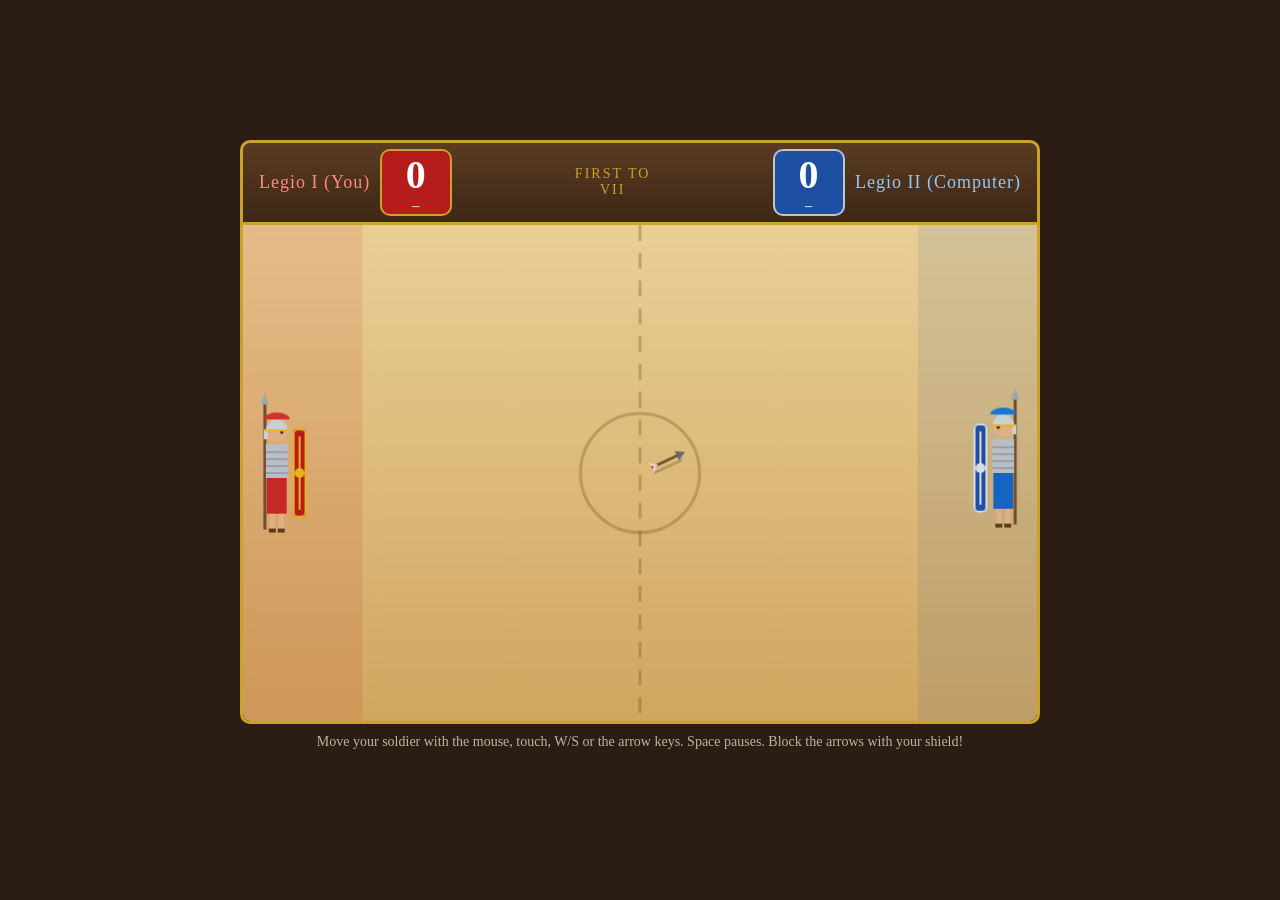
==== game.html @ 0a1e7c7e "Add Roman Pong game and website" ====
<!DOCTYPE html>
<html lang="en">
<head>
<meta charset="UTF-8">
<meta name="viewport" content="width=device-width, initial-scale=1.0">
<title>Roman Pong</title>
<style>
  html, body { margin: 0; min-height: 100%; background: #2b1d14; color: #f3e6c8;
    font-family: Georgia, 'Times New Roman', serif; display: flex; flex-direction: column;
    align-items: center; justify-content: center; }
  #wrap { width: 800px; max-width: 95vw; }
  body { padding: 10px 0; box-sizing: border-box; }
  #scoreboard { display: flex; align-items: center; justify-content: space-between;
    background: linear-gradient(#5a3b22, #3d2716); border: 3px solid #c9a227; border-bottom: none;
    border-radius: 10px 10px 0 0; padding: 8px 16px; box-sizing: border-box; }
  .team { display: flex; align-items: center; gap: 12px; font-size: 18px; letter-spacing: 1px; }
  .team .score { font-size: 40px; font-weight: bold; min-width: 48px; text-align: center;
    border-radius: 8px; padding: 0 10px; color: #fff; }
  .team .numeral { font-size: 14px; opacity: 0.8; display: block; }
  .red .score { background: #b71c1c; box-shadow: 0 0 0 2px #c9a227; }
  .blue .score { background: #1e4fa3; box-shadow: 0 0 0 2px #c0c6cc; }
  .red .name { color: #ff8a80; } .blue .name { color: #90caf9; }
  .mid { text-align: center; font-size: 14px; color: #c9a227; text-transform: uppercase; letter-spacing: 2px; }
  canvas { display: block; width: 100%; height: auto; border: 3px solid #c9a227; border-radius: 0 0 10px 10px;
    box-sizing: border-box; touch-action: none; }
  p { margin: 10px; opacity: 0.75; font-size: 14px; text-align: center; }
</style>
</head>
<body>
<div id="wrap">
  <div id="scoreboard">
    <div class="team red"><span class="name">Legio I (You)</span><span class="score"><span id="ps">0</span><span class="numeral" id="psr">–</span></span></div>
    <div class="mid">First to<br><span id="target">VII</span></div>
    <div class="team blue"><span class="score"><span id="as">0</span><span class="numeral" id="asr">–</span></span><span class="name">Legio II (Computer)</span></div>
  </div>
  <canvas id="game" width="800" height="500"></canvas>
</div>
<p>Move your soldier with the mouse, touch, W/S or the arrow keys. Space pauses. Block the arrows with your shield!</p>
<script>
// ===== Settings: tweak these to change the game =====
const WIN_SCORE = 7;          // points needed to win
const SHIELD_HEIGHT = 90;     // the shield is the "paddle"
const SHIELD_WIDTH = 14;
const PLAYER_SPEED = 7;       // keyboard speed of your soldier
const AI_SPEED = 5;           // how fast the computer soldier moves (higher = harder)
const ARROW_START_SPEED = 6;
const ARROW_SPEEDUP = 1.05;   // arrow gets 5% faster on every block
const ARROW_TIP = 20;         // distance from arrow centre to its tip

const RED_TEAM  = { shield: '#b71c1c', trim: '#e6b422', tunic: '#c62828', crest: '#d32f2f', feather: '#ffcdd2' };
const BLUE_TEAM = { shield: '#1e4fa3', trim: '#d7dde2', tunic: '#1565c0', crest: '#1976d2', feather: '#bbdefb' };
// =====================================================

const canvas = document.getElementById('game');
const ctx = canvas.getContext('2d');
const W = canvas.width, H = canvas.height;
const TOP_LIMIT = 36, BOTTOM_LIMIT = H - SHIELD_HEIGHT - 22; // room for helmets and legs

const player = { x: 50, y: H / 2 - SHIELD_HEIGHT / 2, score: 0, flash: 0, team: RED_TEAM, facing: 1 };
const ai = { x: W - 50 - SHIELD_WIDTH, y: H / 2 - SHIELD_HEIGHT / 2, score: 0, flash: 0, team: BLUE_TEAM, facing: -1 };
const arrow = { x: W / 2, y: H / 2, vx: 0, vy: 0, lastFeather: RED_TEAM.feather };
const keys = {};
let sparks = [];
let paused = false, winner = null, serveTimer = 0;

function roman(n) {
  if (n === 0) return '–';
  const map = [[10, 'X'], [9, 'IX'], [5, 'V'], [4, 'IV'], [1, 'I']];
  let s = '';
  for (const [v, r] of map) while (n >= v) { s += r; n -= v; }
  return s;
}

function updateScoreboard() {
  document.getElementById('ps').textContent = player.score;
  document.getElementById('as').textContent = ai.score;
  document.getElementById('psr').textContent = roman(player.score);
  document.getElementById('asr').textContent = roman(ai.score);
  document.getElementById('target').textContent = roman(WIN_SCORE);
}

function resetArrow(direction) {
  arrow.x = W / 2; arrow.y = H / 2;
  const angle = (Math.random() * 0.5 - 0.25) * Math.PI;
  arrow.vx = direction * ARROW_START_SPEED * Math.cos(angle);
  arrow.vy = ARROW_START_SPEED * Math.sin(angle);
  serveTimer = 60;
}

function restart() {
  player.score = ai.score = 0;
  winner = null;
  updateScoreboard();
  resetArrow(Math.random() < 0.5 ? 1 : -1);
}

function clamp(v, min, max) { return Math.max(min, Math.min(max, v)); }

function arrowTip() {
  const a = Math.atan2(arrow.vy, arrow.vx);
  return { x: arrow.x + Math.cos(a) * ARROW_TIP, y: arrow.y + Math.sin(a) * ARROW_TIP };
}

function tryBlock(p) {
  const tip = arrowTip();
  const face = p.facing === 1 ? p.x + SHIELD_WIDTH : p.x;
  const crossed = p.facing === 1 ? (tip.x <= face && tip.x >= face - 14) : (tip.x >= face && tip.x <= face + 14);
  if (!crossed || tip.y < p.y - 6 || tip.y > p.y + SHIELD_HEIGHT + 6) return;

  // Where it hit the shield (-1 top, 0 middle, 1 bottom) sets the bounce angle
  const hit = clamp((tip.y - (p.y + SHIELD_HEIGHT / 2)) / (SHIELD_HEIGHT / 2), -1, 1);
  const speed = Math.hypot(arrow.vx, arrow.vy) * ARROW_SPEEDUP;
  const angle = hit * Math.PI / 4;
  arrow.vx = p.facing * speed * Math.cos(angle);
  arrow.vy = speed * Math.sin(angle);
  arrow.x = face + p.facing * 8;
  arrow.lastFeather = p.team.feather;
  p.flash = 8;
  for (let i = 0; i < 10; i++) {
    sparks.push({ x: face, y: tip.y, vx: p.facing * Math.random() * 4, vy: (Math.random() - 0.5) * 5,
                  life: 18 + Math.random() * 10 });
  }
}

function update() {
  if (keys['w'] || keys['arrowup']) player.y -= PLAYER_SPEED;
  if (keys['s'] || keys['arrowdown']) player.y += PLAYER_SPEED;
  player.y = clamp(player.y, TOP_LIMIT, BOTTOM_LIMIT);

  // Computer soldier follows the arrow
  const aiCenter = ai.y + SHIELD_HEIGHT / 2;
  if (aiCenter < arrow.y - 10) ai.y += AI_SPEED;
  else if (aiCenter > arrow.y + 10) ai.y -= AI_SPEED;
  ai.y = clamp(ai.y, TOP_LIMIT, BOTTOM_LIMIT);

  [player, ai].forEach(p => { if (p.flash > 0) p.flash--; });
  sparks.forEach(s => { s.x += s.vx; s.y += s.vy; s.vy += 0.2; s.life--; });
  sparks = sparks.filter(s => s.life > 0);

  if (serveTimer > 0) { serveTimer--; return; }

  arrow.x += arrow.vx;
  arrow.y += arrow.vy;

  if (arrow.y <= 6) { arrow.y = 6; arrow.vy *= -1; }
  if (arrow.y >= H - 6) { arrow.y = H - 6; arrow.vy *= -1; }

  if (arrow.vx < 0) tryBlock(player);
  if (arrow.vx > 0) tryBlock(ai);

  if (arrow.x < -30) { ai.score++; scored(); resetArrow(1); }
  if (arrow.x > W + 30) { player.score++; scored(); resetArrow(-1); }
}

function scored() {
  updateScoreboard();
  if (player.score >= WIN_SCORE) winner = { title: 'VICTORIA!', sub: 'Your legion wins' };
  else if (ai.score >= WIN_SCORE) winner = { title: 'DEFEAT', sub: 'The computer\'s legion wins' };
}

// ---------- Drawing ----------
function drawArena() {
  const g = ctx.createLinearGradient(0, 0, 0, H);
  g.addColorStop(0, '#e9cf96'); g.addColorStop(1, '#d1a660');
  ctx.fillStyle = g;
  ctx.fillRect(0, 0, W, H);
  // Team ends
  ctx.fillStyle = 'rgba(183,28,28,0.10)'; ctx.fillRect(0, 0, 120, H);
  ctx.fillStyle = 'rgba(30,79,163,0.10)'; ctx.fillRect(W - 120, 0, 120, H);
  // Centre line and circle
  ctx.strokeStyle = 'rgba(120,80,30,0.35)';
  ctx.lineWidth = 3;
  ctx.setLineDash([16, 12]);
  ctx.beginPath(); ctx.moveTo(W / 2, 0); ctx.lineTo(W / 2, H); ctx.stroke();
  ctx.setLineDash([]);
  ctx.beginPath(); ctx.arc(W / 2, H / 2, 60, 0, Math.PI * 2); ctx.stroke();
}

function drawSoldier(p) {
  const t = p.team, f = p.facing, y = p.y;
  const sx = f === 1 ? p.x - 16 : p.x + SHIELD_WIDTH + 16; // body centre, behind the shield

  // Spear (behind the body)
  ctx.strokeStyle = '#6d4c2f'; ctx.lineWidth = 3;
  ctx.beginPath(); ctx.moveTo(sx - f * 12, y - 26); ctx.lineTo(sx - f * 12, y + SHIELD_HEIGHT + 12); ctx.stroke();
  ctx.fillStyle = '#9ea7ad';
  ctx.beginPath(); ctx.moveTo(sx - f * 12, y - 36); ctx.lineTo(sx - f * 12 - 4, y - 24); ctx.lineTo(sx - f * 12 + 4, y - 24); ctx.fill();

  // Legs and sandals
  ctx.fillStyle = '#e0b084';
  ctx.fillRect(sx - 7, y + SHIELD_HEIGHT - 6, 5, 20);
  ctx.fillRect(sx + 2, y + SHIELD_HEIGHT - 6, 5, 20);
  ctx.fillStyle = '#5d3a1a';
  ctx.fillRect(sx - 8, y + SHIELD_HEIGHT + 11, 7, 4);
  ctx.fillRect(sx + 1, y + SHIELD_HEIGHT + 11, 7, 4);

  // Tunic
  ctx.fillStyle = t.tunic;
  ctx.fillRect(sx - 10, y + 16, 20, SHIELD_HEIGHT - 20);
  // Armour (lorica segmentata)
  ctx.fillStyle = '#b8bec4';
  ctx.fillRect(sx - 11, y + 16, 22, 34);
  ctx.strokeStyle = '#7b848c'; ctx.lineWidth = 1;
  for (let i = 0; i < 4; i++) { ctx.beginPath(); ctx.moveTo(sx - 11, y + 24 + i * 7); ctx.lineTo(sx + 11, y + 24 + i * 7); ctx.stroke(); }

  // Head
  ctx.fillStyle = '#e0b084';
  ctx.beginPath(); ctx.arc(sx, y + 4, 10, 0, Math.PI * 2); ctx.fill();
  ctx.fillStyle = '#222';
  ctx.beginPath(); ctx.arc(sx + f * 5, y + 4, 1.6, 0, Math.PI * 2); ctx.fill();
  // Helmet with cheek guard
  ctx.fillStyle = '#c9cfd4';
  ctx.beginPath(); ctx.arc(sx, y + 2, 11, Math.PI, Math.PI * 2); ctx.fill();
  ctx.fillRect(sx - f * 11 - (f === 1 ? 0 : 0) - 2, y + 1, 4, 10);
  ctx.fillStyle = '#e6b422';
  ctx.fillRect(sx - 12, y + 1, 24, 2);
  // Crest
  ctx.fillStyle = t.crest;
  ctx.beginPath(); ctx.ellipse(sx, y - 9, 13, 7, 0, Math.PI, Math.PI * 2); ctx.fill();

  // Shield (scutum) – this is what blocks the arrow
  ctx.fillStyle = t.shield;
  ctx.beginPath(); ctx.roundRect(p.x, y, SHIELD_WIDTH, SHIELD_HEIGHT, 5); ctx.fill();
  ctx.strokeStyle = t.trim; ctx.lineWidth = 2;
  ctx.beginPath(); ctx.roundRect(p.x + 1, y + 1, SHIELD_WIDTH - 2, SHIELD_HEIGHT - 2, 4); ctx.stroke();
  ctx.beginPath(); ctx.moveTo(p.x + SHIELD_WIDTH / 2, y + 8); ctx.lineTo(p.x + SHIELD_WIDTH / 2, y + SHIELD_HEIGHT - 8); ctx.stroke();
  ctx.fillStyle = t.trim;
  ctx.beginPath(); ctx.arc(p.x + SHIELD_WIDTH / 2, y + SHIELD_HEIGHT / 2, 5, 0, Math.PI * 2); ctx.fill();
  if (p.flash > 0) {
    ctx.fillStyle = `rgba(255,255,255,${p.flash / 10})`;
    ctx.beginPath(); ctx.roundRect(p.x, y, SHIELD_WIDTH, SHIELD_HEIGHT, 5); ctx.fill();
  }
}

function drawArrow() {
  const a = Math.atan2(arrow.vy, arrow.vx);
  ctx.save();
  ctx.translate(arrow.x, arrow.y);
  ctx.rotate(a);
  // Shadow
  ctx.strokeStyle = 'rgba(0,0,0,0.18)'; ctx.lineWidth = 3;
  ctx.beginPath(); ctx.moveTo(-17, 6); ctx.lineTo(14, 6); ctx.stroke();
  // Shaft
  ctx.strokeStyle = '#7a5230'; ctx.lineWidth = 3;
  ctx.beginPath(); ctx.moveTo(-17, 0); ctx.lineTo(13, 0); ctx.stroke();
  // Head
  ctx.fillStyle = '#5f6a72';
  ctx.beginPath(); ctx.moveTo(ARROW_TIP, 0); ctx.lineTo(11, -5); ctx.lineTo(11, 5); ctx.closePath(); ctx.fill();
  // Fletching (takes the colour of whoever last blocked it)
  ctx.fillStyle = arrow.lastFeather;
  ctx.beginPath(); ctx.moveTo(-10, 0); ctx.lineTo(-19, -6); ctx.lineTo(-15, 0); ctx.closePath(); ctx.fill();
  ctx.beginPath(); ctx.moveTo(-10, 0); ctx.lineTo(-19, 6); ctx.lineTo(-15, 0); ctx.closePath(); ctx.fill();
  ctx.restore();
}

function draw() {
  drawArena();
  drawSoldier(player);
  drawSoldier(ai);
  if (!winner) drawArrow();

  sparks.forEach(s => {
    ctx.fillStyle = `rgba(255,${180 + Math.floor(Math.random() * 60)},60,${s.life / 28})`;
    ctx.fillRect(s.x, s.y, 3, 3);
  });

  if (winner || paused) {
    ctx.fillStyle = 'rgba(40,25,10,0.65)';
    ctx.fillRect(0, 0, W, H);
    ctx.textAlign = 'center';
    ctx.fillStyle = '#e6b422';
    ctx.font = 'bold 54px Georgia, serif';
    ctx.fillText(winner ? winner.title : 'PAUSED', W / 2, H / 2 - 10);
    ctx.fillStyle = '#f3e6c8';
    ctx.font = '20px Georgia, serif';
    ctx.fillText(winner ? winner.sub + '. Click or press Space to fight again.' : 'Press Space to resume', W / 2, H / 2 + 30);
  }
}

function loop() {
  if (!paused && !winner) update();
  draw();
  requestAnimationFrame(loop);
}

// ---------- Controls ----------
document.addEventListener('keydown', e => {
  const k = e.key.toLowerCase();
  keys[k] = true;
  if (k === ' ') { e.preventDefault(); if (winner) restart(); else paused = !paused; }
  if (k === 'arrowup' || k === 'arrowdown') e.preventDefault();
});
document.addEventListener('keyup', e => { keys[e.key.toLowerCase()] = false; });

function moveToPointer(clientY) {
  const rect = canvas.getBoundingClientRect();
  const y = (clientY - rect.top) * (H / rect.height);
  player.y = clamp(y - SHIELD_HEIGHT / 2, TOP_LIMIT, BOTTOM_LIMIT);
}
canvas.addEventListener('mousemove', e => moveToPointer(e.clientY));
canvas.addEventListener('touchmove', e => { e.preventDefault(); moveToPointer(e.touches[0].clientY); }, { passive: false });
canvas.addEventListener('click', () => { if (winner) restart(); });

restart();
loop();
</script>
</body>
</html>
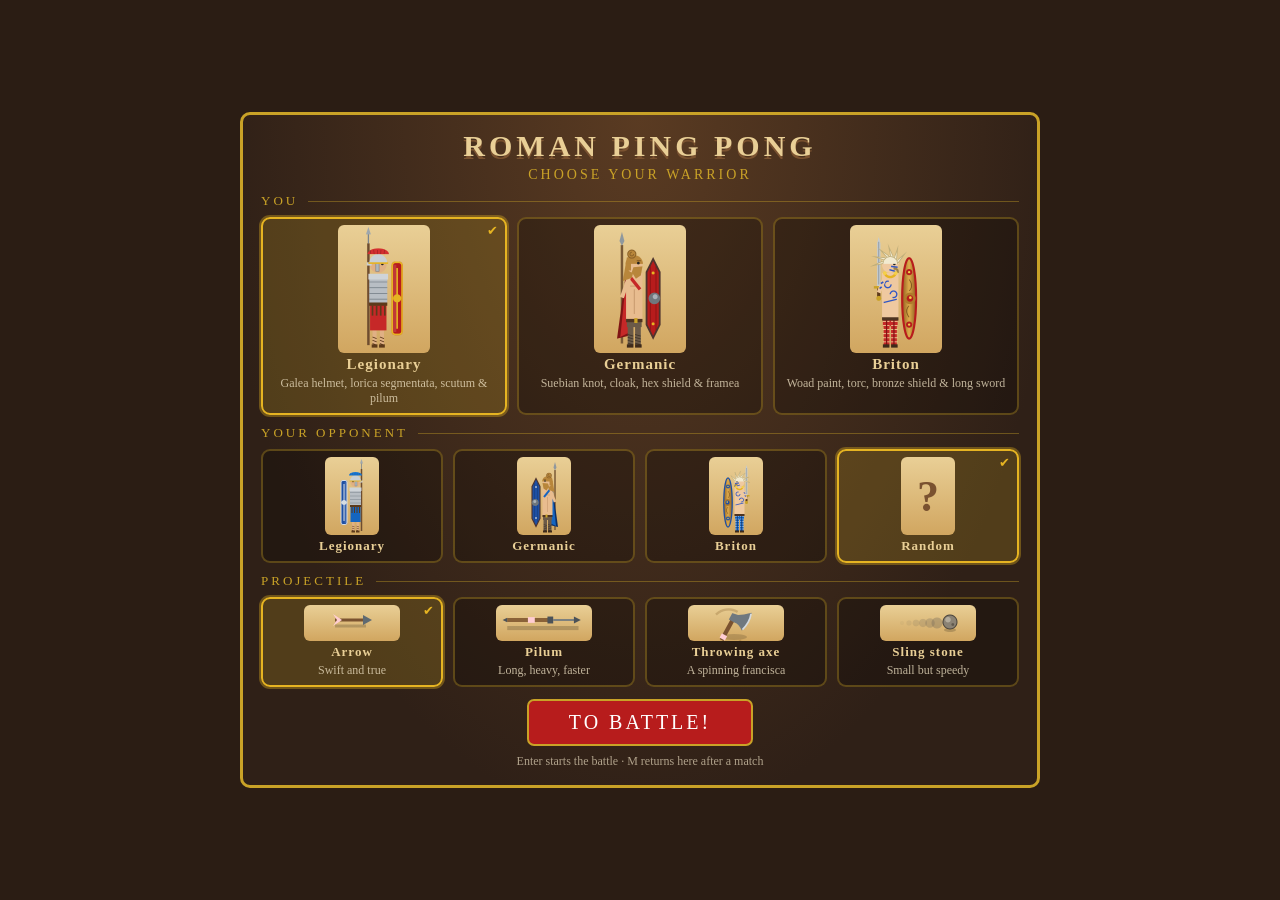
==== commit 945435d1: "Rename to Roman Ping Pong; add warriors, projectiles and fun facts - Rename the site and game to Rom" ====
--- a/game.html
+++ b/game.html
@@ -3,65 +3,187 @@
 <head>
 <meta charset="UTF-8">
 <meta name="viewport" content="width=device-width, initial-scale=1.0">
-<title>Roman Pong</title>
+<title>Roman Ping Pong – The Game</title>
+<meta name="description" content="Roman Ping Pong: pick a legionary, Germanic or Briton warrior, choose your projectile and block it with your shield.">
 <style>
   html, body { margin: 0; min-height: 100%; background: #2b1d14; color: #f3e6c8;
     font-family: Georgia, 'Times New Roman', serif; display: flex; flex-direction: column;
     align-items: center; justify-content: center; }
+  body { padding: 10px 0; box-sizing: border-box; }
   #wrap { width: 800px; max-width: 95vw; }
-  body { padding: 10px 0; box-sizing: border-box; }
-  #scoreboard { display: flex; align-items: center; justify-content: space-between;
+  .hidden { display: none !important; }
+  button { font-family: inherit; cursor: pointer; }
+
+  /* ---------- Scoreboard + arena ---------- */
+  #scoreboard { display: flex; align-items: center; justify-content: space-between; gap: 8px;
     background: linear-gradient(#5a3b22, #3d2716); border: 3px solid #c9a227; border-bottom: none;
     border-radius: 10px 10px 0 0; padding: 8px 16px; box-sizing: border-box; }
-  .team { display: flex; align-items: center; gap: 12px; font-size: 18px; letter-spacing: 1px; }
-  .team .score { font-size: 40px; font-weight: bold; min-width: 48px; text-align: center;
-    border-radius: 8px; padding: 0 10px; color: #fff; }
-  .team .numeral { font-size: 14px; opacity: 0.8; display: block; }
+  .team { display: flex; align-items: center; gap: 12px; font-size: 18px; letter-spacing: 1px; flex: 1 1 0; min-width: 0; }
+  .team.blue { justify-content: flex-end; text-align: right; }
+  .team .score { font-size: 40px; font-weight: bold; min-width: 48px; text-align: center; line-height: 1.1;
+    border-radius: 8px; padding: 0 10px; color: #fff; flex: none; }
+  .team .numeral { font-size: 14px; opacity: 0.8; display: block; line-height: 1.3; }
   .red .score { background: #b71c1c; box-shadow: 0 0 0 2px #c9a227; }
   .blue .score { background: #1e4fa3; box-shadow: 0 0 0 2px #c0c6cc; }
   .red .name { color: #ff8a80; } .blue .name { color: #90caf9; }
-  .mid { text-align: center; font-size: 14px; color: #c9a227; text-transform: uppercase; letter-spacing: 2px; }
-  canvas { display: block; width: 100%; height: auto; border: 3px solid #c9a227; border-radius: 0 0 10px 10px;
+  .mid { text-align: center; font-size: 14px; color: #c9a227; text-transform: uppercase; letter-spacing: 2px; flex: none; }
+  canvas#game { display: block; width: 100%; height: auto; border: 3px solid #c9a227; border-top: none; border-bottom: none;
     box-sizing: border-box; touch-action: none; }
-  p { margin: 10px; opacity: 0.75; font-size: 14px; text-align: center; }
+  #bar { display: flex; align-items: center; justify-content: space-between; gap: 10px; padding: 6px 10px;
+    background: #3d2716; border: 3px solid #c9a227; border-top: 1px solid rgba(201,162,39,0.5); border-radius: 0 0 10px 10px; }
+  #bar .help { font-size: 13px; opacity: 0.8; text-align: center; }
+  .smallbtn { background: #5a3b22; color: #f3e6c8; border: 1px solid #c9a227; border-radius: 6px;
+    padding: 5px 12px; font-size: 13px; letter-spacing: 1px; white-space: nowrap; }
+  .smallbtn:hover { background: #b71c1c; }
+
+  /* ---------- Menu ---------- */
+  #menu { box-sizing: border-box; border: 3px solid #c9a227; border-radius: 10px; padding: 14px 18px 16px;
+    background: radial-gradient(ellipse at top, #5a3b22, #2f2017 75%); display: flex; flex-direction: column; gap: 8px; }
+  #menu h1 { margin: 0; text-align: center; color: #e9cf96; font-size: 30px; letter-spacing: 4px; text-transform: uppercase;
+    text-shadow: 0 3px 0 #7a5230; }
+  #menu .sub { margin: -4px 0 0; text-align: center; color: #c9a227; font-size: 14px; letter-spacing: 3px; text-transform: uppercase; }
+  .label { font-size: 13px; letter-spacing: 3px; text-transform: uppercase; color: #c9a227; margin-top: 2px;
+    display: flex; align-items: center; gap: 10px; }
+  .label::after { content: ''; flex: 1; height: 1px; background: rgba(201,162,39,0.4); }
+  .choices { display: grid; gap: 10px; }
+  .choices.three { grid-template-columns: repeat(3, 1fr); }
+  .choices.four { grid-template-columns: repeat(4, 1fr); }
+  .choice { background: rgba(0,0,0,0.25); border: 2px solid rgba(201,162,39,0.35); border-radius: 9px; color: #f3e6c8;
+    padding: 6px 4px 7px; display: flex; flex-direction: column; align-items: center; gap: 3px; text-align: center;
+    transition: transform 0.12s, border-color 0.12s, background 0.12s; position: relative; min-width: 0; }
+  .choice:hover { transform: translateY(-2px); border-color: #c9a227; }
+  .choice.selected { border-color: #e6b422; background: rgba(201,162,39,0.22); box-shadow: 0 0 0 2px rgba(230,180,34,0.35); }
+  .choice.selected::before { content: '✔'; position: absolute; top: 4px; right: 7px; color: #e6b422; font-size: 13px; }
+  .choice canvas { display: block; border-radius: 6px; background: linear-gradient(#e9cf96, #d1a660); max-width: 100%; }
+  .choice .cname { font-weight: bold; font-size: 15px; color: #e9cf96; letter-spacing: 1px; }
+  .choice .cblurb { font-size: 12px; opacity: 0.75; line-height: 1.25; }
+  #p2Choices .cname, #projChoices .cname { font-size: 13px; }
+  .random-box { display: flex; align-items: center; justify-content: center; font-size: 44px; font-weight: bold;
+    color: #7a5230; border-radius: 6px; background: linear-gradient(#e9cf96, #d1a660); }
+  #startBtn { align-self: center; margin-top: 4px; background: #b71c1c; color: #fff; border: 2px solid #c9a227; border-radius: 7px;
+    font-size: 20px; letter-spacing: 3px; text-transform: uppercase; padding: 10px 40px; transition: transform 0.12s, background 0.12s; }
+  #startBtn:hover { transform: translateY(-2px); background: #d32f2f; }
+  .menuhelp { text-align: center; font-size: 12px; opacity: 0.65; margin: 0; }
+
+  @media (max-width: 560px) {
+    #scoreboard { padding: 6px 8px; }
+    .team { font-size: 12px; gap: 6px; letter-spacing: 0; }
+    .team .score { font-size: 24px; min-width: 30px; padding: 0 6px; }
+    .team .numeral { font-size: 10px; }
+    .mid { font-size: 10px; letter-spacing: 1px; }
+    #bar .help { display: none; }
+    #menu { padding: 10px 8px 12px; }
+    #menu h1 { font-size: 21px; letter-spacing: 2px; }
+    #menu .sub { font-size: 11px; letter-spacing: 2px; }
+    .choices { gap: 6px; }
+    .choices.four { grid-template-columns: repeat(2, 1fr); }
+    #p2Choices.choices.four { grid-template-columns: repeat(4, 1fr); }
+    .choice .cname { font-size: 13px; }
+    .choice .cblurb { font-size: 10.5px; }
+    #p2Choices .cname { font-size: 11px; }
+    #startBtn { font-size: 17px; padding: 9px 28px; }
+  }
 </style>
 </head>
 <body>
 <div id="wrap">
-  <div id="scoreboard">
-    <div class="team red"><span class="name">Legio I (You)</span><span class="score"><span id="ps">0</span><span class="numeral" id="psr">–</span></span></div>
-    <div class="mid">First to<br><span id="target">VII</span></div>
-    <div class="team blue"><span class="score"><span id="as">0</span><span class="numeral" id="asr">–</span></span><span class="name">Legio II (Computer)</span></div>
+  <div id="stack">
+    <div id="gamePanel" class="hidden">
+      <div id="scoreboard">
+        <div class="team red"><span class="name" id="pname">Legionary (You)</span><span class="score"><span id="ps">0</span><span class="numeral" id="psr">–</span></span></div>
+        <div class="mid">First to<br><span id="target">VII</span></div>
+        <div class="team blue"><span class="score"><span id="as">0</span><span class="numeral" id="asr">–</span></span><span class="name" id="aname">Legionary (Computer)</span></div>
+      </div>
+      <canvas id="game" width="800" height="500"></canvas>
+      <div id="bar">
+        <button class="smallbtn" id="menuBtn" type="button">⟵ Menu (M)</button>
+        <span class="help">Mouse, touch, W/S or ↑/↓ to move · Block with your shield!</span>
+        <button class="smallbtn" id="pauseBtn" type="button">Pause (Space)</button>
+      </div>
+    </div>
+
+    <div id="menu">
+      <h1>Roman Ping Pong</h1>
+      <p class="sub">Choose your warrior</p>
+      <div class="label">You</div>
+      <div class="choices three" id="p1Choices"></div>
+      <div class="label">Your opponent</div>
+      <div class="choices four" id="p2Choices"></div>
+      <div class="label">Projectile</div>
+      <div class="choices four" id="projChoices"></div>
+      <button id="startBtn" type="button">To battle!</button>
+      <p class="menuhelp">Enter starts the battle · M returns here after a match</p>
+    </div>
   </div>
-  <canvas id="game" width="800" height="500"></canvas>
 </div>
-<p>Move your soldier with the mouse, touch, W/S or the arrow keys. Space pauses. Block the arrows with your shield!</p>
 <script>
 // ===== Settings: tweak these to change the game =====
 const WIN_SCORE = 7;          // points needed to win
-const SHIELD_HEIGHT = 90;     // the shield is the "paddle"
+const SHIELD_HEIGHT = 90;     // the shield is the "paddle" (hitbox)
 const SHIELD_WIDTH = 14;
-const PLAYER_SPEED = 7;       // keyboard speed of your soldier
-const AI_SPEED = 5;           // how fast the computer soldier moves (higher = harder)
-const ARROW_START_SPEED = 6;
-const ARROW_SPEEDUP = 1.05;   // arrow gets 5% faster on every block
-const ARROW_TIP = 20;         // distance from arrow centre to its tip
-
-const RED_TEAM  = { shield: '#b71c1c', trim: '#e6b422', tunic: '#c62828', crest: '#d32f2f', feather: '#ffcdd2' };
-const BLUE_TEAM = { shield: '#1e4fa3', trim: '#d7dde2', tunic: '#1565c0', crest: '#1976d2', feather: '#bbdefb' };
+const PLAYER_SPEED = 7;       // keyboard speed of your warrior
+const AI_SPEED = 5;           // how fast the computer warrior moves (higher = harder)
+const MAX_SPEED = 15;         // projectiles never go faster than this
+
+const RED_TEAM  = { shield: '#b71c1c', trim: '#e6b422', tunic: '#c62828', dark: '#7f1414', crest: '#d32f2f', feather: '#ffcdd2', check: '#f7d9a0' };
+const BLUE_TEAM = { shield: '#1e4fa3', trim: '#d7dde2', tunic: '#1565c0', dark: '#0d2f66', crest: '#1976d2', feather: '#bbdefb', check: '#cfe3ff' };
+
+const CHARACTERS = {
+  legionary: { name: 'Roman legionary', short: 'Legionary', blurb: 'Galea helmet, lorica segmentata, scutum & pilum', draw: drawLegionary },
+  germanic:  { name: 'Germanic warrior', short: 'Germanic', blurb: 'Suebian knot, cloak, hex shield & framea', draw: drawGermanic },
+  briton:    { name: 'Briton warrior', short: 'Briton', blurb: 'Woad paint, torc, bronze shield & long sword', draw: drawBriton },
+};
+// shape 'tip' = collides with its point; 'round' = collides with a circle of radius r
+const PROJECTILES = {
+  arrow: { name: 'Arrow',        blurb: 'Swift and true',      speed: 6.0, speedup: 1.05,  shape: 'tip',   tip: 20 },
+  pilum: { name: 'Pilum',        blurb: 'Long, heavy, faster', speed: 6.6, speedup: 1.045, shape: 'tip',   tip: 32 },
+  axe:   { name: 'Throwing axe', blurb: 'A spinning francisca', speed: 5.6, speedup: 1.06,  shape: 'round', r: 13 },
+  stone: { name: 'Sling stone',  blurb: 'Small but speedy',    speed: 7.0, speedup: 1.05,  shape: 'round', r: 7 },
+};
+
+const FACTS = [
+  'Augustus, the first Roman emperor, ruled for about 41 years. The month of August is named after him.',
+  'Myth: Caligula made his horse Incitatus a consul. Fact: ancient writers only say he planned to – it never happened.',
+  'Myth: Nero fiddled while Rome burned in AD 64. Fact: fiddles didn\'t exist yet, and Nero was at Antium when the fire began.',
+  'Under Trajan, who was born in Hispania, the empire reached its greatest size in AD 117.',
+  'Hadrian\'s Wall, begun in AD 122, ran about 73 miles across northern Britain from the Tyne to the Solway Firth.',
+  'Marcus Aurelius wrote his Meditations in Greek – private notes, many written while on campaign by the Danube.',
+  'Commodus, son of Marcus Aurelius, fought as a gladiator in the arena. He was strangled by a wrestler in AD 192.',
+  'Constantine the Great was proclaimed emperor by his troops at York (Eboracum) in AD 306.',
+  'In AD 69, the "Year of the Four Emperors", Galba, Otho, Vitellius and Vespasian all ruled Rome.',
+  'The Romans founded Londinium around AD 47–50. Boudica\'s Britons burned it to the ground in about AD 60–61.',
+  'A vomitorium was a passage that let crowds pour out of an amphitheatre – not a room for being sick.',
+  'The Western Roman Empire fell in AD 476, but the Eastern Roman Empire lasted until 1453.',
+];
 // =====================================================
 
 const canvas = document.getElementById('game');
 const ctx = canvas.getContext('2d');
 const W = canvas.width, H = canvas.height;
-const TOP_LIMIT = 36, BOTTOM_LIMIT = H - SHIELD_HEIGHT - 22; // room for helmets and legs
-
-const player = { x: 50, y: H / 2 - SHIELD_HEIGHT / 2, score: 0, flash: 0, team: RED_TEAM, facing: 1 };
-const ai = { x: W - 50 - SHIELD_WIDTH, y: H / 2 - SHIELD_HEIGHT / 2, score: 0, flash: 0, team: BLUE_TEAM, facing: -1 };
-const arrow = { x: W / 2, y: H / 2, vx: 0, vy: 0, lastFeather: RED_TEAM.feather };
+const TOP_LIMIT = 44, BOTTOM_LIMIT = H - SHIELD_HEIGHT - 20; // room for heads, weapons and legs
+
+const params = new URLSearchParams(location.search);
+const settings = loadSettings();
+const player = { x: 50, y: H / 2 - SHIELD_HEIGHT / 2, score: 0, flash: 0, team: RED_TEAM, facing: 1, kind: 'legionary' };
+const ai = { x: W - 50 - SHIELD_WIDTH, y: H / 2 - SHIELD_HEIGHT / 2, score: 0, flash: 0, team: BLUE_TEAM, facing: -1, kind: 'legionary' };
+const proj = { kind: 'arrow', x: W / 2, y: H / 2, vx: 0, vy: 0, spin: 0, trail: [], colour: RED_TEAM.feather };
+const stats = { blocks: { player: 0, ai: 0 }, matches: 0 };   // handy for testing
 const keys = {};
 let sparks = [];
-let paused = false, winner = null, serveTimer = 0;
+let mode = 'menu', paused = false, winner = null, serveTimer = 0;
+const demo = params.get('demo') === '1';   // ?demo=1 lets the computer play for you too
+
+function loadSettings() {
+  let s = { p1: 'legionary', p2: 'random', proj: 'arrow' };
+  try { Object.assign(s, JSON.parse(localStorage.getItem('rpp-settings') || '{}')); } catch (e) {}
+  const alias = { javelin: 'pilum', spear: 'pilum', francisca: 'axe', sling: 'stone', roman: 'legionary', german: 'germanic', celt: 'briton' };
+  for (const k of ['p1', 'p2', 'proj']) if (params.get(k)) { const v = params.get(k).toLowerCase(); s[k] = alias[v] || v; }
+  if (!CHARACTERS[s.p1]) s.p1 = 'legionary';
+  if (!CHARACTERS[s.p2] && s.p2 !== 'random') s.p2 = 'random';
+  if (!PROJECTILES[s.proj]) s.proj = 'arrow';
+  return s;
+}
+function saveSettings() { try { localStorage.setItem('rpp-settings', JSON.stringify(settings)); } catch (e) {} }
 
 function roman(n) {
   if (n === 0) return '–';
@@ -77,61 +199,90 @@
   document.getElementById('psr').textContent = roman(player.score);
   document.getElementById('asr').textContent = roman(ai.score);
   document.getElementById('target').textContent = roman(WIN_SCORE);
-}
-
-function resetArrow(direction) {
-  arrow.x = W / 2; arrow.y = H / 2;
+  document.getElementById('pname').textContent = CHARACTERS[player.kind].short + (demo ? ' (Auto)' : ' (You)');
+  document.getElementById('aname').textContent = CHARACTERS[ai.kind].short + ' (Computer)';
+}
+
+function clamp(v, min, max) { return Math.max(min, Math.min(max, v)); }
+
+function resetProjectile(direction) {
+  const P = PROJECTILES[proj.kind];
+  proj.x = W / 2; proj.y = H / 2; proj.trail = []; proj.spin = 0;
   const angle = (Math.random() * 0.5 - 0.25) * Math.PI;
-  arrow.vx = direction * ARROW_START_SPEED * Math.cos(angle);
-  arrow.vy = ARROW_START_SPEED * Math.sin(angle);
+  proj.vx = direction * P.speed * Math.cos(angle);
+  proj.vy = P.speed * Math.sin(angle);
+  proj.colour = '#f3e6c8';
   serveTimer = 60;
 }
 
-function restart() {
+function startMatch() {
+  player.kind = settings.p1;
+  const kinds = Object.keys(CHARACTERS);
+  ai.kind = settings.p2 === 'random' ? kinds[Math.floor(Math.random() * kinds.length)] : settings.p2;
+  proj.kind = settings.proj;
   player.score = ai.score = 0;
-  winner = null;
+  player.y = ai.y = H / 2 - SHIELD_HEIGHT / 2;
+  winner = null; paused = false; sparks = [];
+  stats.matches++;
   updateScoreboard();
-  resetArrow(Math.random() < 0.5 ? 1 : -1);
-}
-
-function clamp(v, min, max) { return Math.max(min, Math.min(max, v)); }
-
-function arrowTip() {
-  const a = Math.atan2(arrow.vy, arrow.vx);
-  return { x: arrow.x + Math.cos(a) * ARROW_TIP, y: arrow.y + Math.sin(a) * ARROW_TIP };
-}
-
-function tryBlock(p) {
-  const tip = arrowTip();
-  const face = p.facing === 1 ? p.x + SHIELD_WIDTH : p.x;
-  const crossed = p.facing === 1 ? (tip.x <= face && tip.x >= face - 14) : (tip.x >= face && tip.x <= face + 14);
-  if (!crossed || tip.y < p.y - 6 || tip.y > p.y + SHIELD_HEIGHT + 6) return;
+  updatePauseBtn();
+  resetProjectile(Math.random() < 0.5 ? 1 : -1);
+}
+
+// The point of the projectile that hits the shield: the tip for long ones, the leading edge for round ones
+function frontPoint(x, y) {
+  const P = PROJECTILES[proj.kind];
+  if (P.shape === 'tip') {
+    const s = Math.hypot(proj.vx, proj.vy) || 1;
+    return { x: x + proj.vx / s * P.tip, y: y + proj.vy / s * P.tip };
+  }
+  return { x: x + Math.sign(proj.vx) * P.r, y: y };
+}
+
+function tryBlock(p, prevX, prevY) {
+  const P = PROJECTILES[proj.kind];
+  const f = p.facing;
+  const face = f === 1 ? p.x + SHIELD_WIDTH : p.x;
+  const a = frontPoint(prevX, prevY), b = frontPoint(proj.x, proj.y);
+  // Swept test (so fast projectiles can't tunnel through) + a small window inside the shield
+  const sweptAcross = f === 1 ? (a.x >= face && b.x <= face) : (a.x <= face && b.x >= face);
+  const inside = f === 1 ? (b.x <= face && b.x >= face - SHIELD_WIDTH) : (b.x >= face && b.x <= face + SHIELD_WIDTH);
+  if (!sweptAcross && !inside) return false;
+  let hitY = b.y;
+  if (sweptAcross && a.x !== b.x) hitY = a.y + (b.y - a.y) * ((a.x - face) / (a.x - b.x));
+  const margin = 6 + (P.shape === 'round' ? P.r * 0.7 : 0);
+  if (hitY < p.y - margin || hitY > p.y + SHIELD_HEIGHT + margin) return false;
 
   // Where it hit the shield (-1 top, 0 middle, 1 bottom) sets the bounce angle
-  const hit = clamp((tip.y - (p.y + SHIELD_HEIGHT / 2)) / (SHIELD_HEIGHT / 2), -1, 1);
-  const speed = Math.hypot(arrow.vx, arrow.vy) * ARROW_SPEEDUP;
+  const hit = clamp((hitY - (p.y + SHIELD_HEIGHT / 2)) / (SHIELD_HEIGHT / 2), -1, 1);
+  const speed = Math.min(MAX_SPEED, Math.hypot(proj.vx, proj.vy) * P.speedup);
   const angle = hit * Math.PI / 4;
-  arrow.vx = p.facing * speed * Math.cos(angle);
-  arrow.vy = speed * Math.sin(angle);
-  arrow.x = face + p.facing * 8;
-  arrow.lastFeather = p.team.feather;
+  proj.vx = f * speed * Math.cos(angle);
+  proj.vy = speed * Math.sin(angle);
+  proj.x = face + f * (P.shape === 'tip' ? P.tip * 0.45 : P.r + 1);
+  proj.y = clamp(hitY, 8, H - 8);
+  proj.colour = p.team.feather;
   p.flash = 8;
-  for (let i = 0; i < 10; i++) {
-    sparks.push({ x: face, y: tip.y, vx: p.facing * Math.random() * 4, vy: (Math.random() - 0.5) * 5,
-                  life: 18 + Math.random() * 10 });
-  }
+  if (p === player) stats.blocks.player++; else stats.blocks.ai++;
+  for (let i = 0; i < 12; i++) {
+    sparks.push({ x: face, y: hitY, vx: f * Math.random() * 4, vy: (Math.random() - 0.5) * 5, life: 18 + Math.random() * 10 });
+  }
+  return true;
+}
+
+function aiFollow(p, speed) {
+  const centre = p.y + SHIELD_HEIGHT / 2;
+  if (centre < proj.y - 10) p.y += speed;
+  else if (centre > proj.y + 10) p.y -= speed;
+  p.y = clamp(p.y, TOP_LIMIT, BOTTOM_LIMIT);
 }
 
 function update() {
+  if (demo) aiFollow(player, AI_SPEED);
   if (keys['w'] || keys['arrowup']) player.y -= PLAYER_SPEED;
   if (keys['s'] || keys['arrowdown']) player.y += PLAYER_SPEED;
   player.y = clamp(player.y, TOP_LIMIT, BOTTOM_LIMIT);
-
-  // Computer soldier follows the arrow
-  const aiCenter = ai.y + SHIELD_HEIGHT / 2;
-  if (aiCenter < arrow.y - 10) ai.y += AI_SPEED;
-  else if (aiCenter > arrow.y + 10) ai.y -= AI_SPEED;
-  ai.y = clamp(ai.y, TOP_LIMIT, BOTTOM_LIMIT);
+  aiFollow(ai, AI_SPEED);
 
   [player, ai].forEach(p => { if (p.flash > 0) p.flash--; });
   sparks.forEach(s => { s.x += s.vx; s.y += s.vy; s.vy += 0.2; s.life--; });
@@ -139,169 +290,478 @@
 
   if (serveTimer > 0) { serveTimer--; return; }
 
-  arrow.x += arrow.vx;
-  arrow.y += arrow.vy;
-
-  if (arrow.y <= 6) { arrow.y = 6; arrow.vy *= -1; }
-  if (arrow.y >= H - 6) { arrow.y = H - 6; arrow.vy *= -1; }
-
-  if (arrow.vx < 0) tryBlock(player);
-  if (arrow.vx > 0) tryBlock(ai);
-
-  if (arrow.x < -30) { ai.score++; scored(); resetArrow(1); }
-  if (arrow.x > W + 30) { player.score++; scored(); resetArrow(-1); }
+  const P = PROJECTILES[proj.kind];
+  const prevX = proj.x, prevY = proj.y;
+  proj.trail.push({ x: proj.x, y: proj.y });
+  if (proj.trail.length > 9) proj.trail.shift();
+  proj.x += proj.vx;
+  proj.y += proj.vy;
+  proj.spin += Math.sign(proj.vx) * (0.12 + Math.hypot(proj.vx, proj.vy) * 0.025);
+
+  const edge = P.shape === 'round' ? P.r : 6;
+  if (proj.y <= edge) { proj.y = edge; proj.vy = Math.abs(proj.vy); }
+  if (proj.y >= H - edge) { proj.y = H - edge; proj.vy = -Math.abs(proj.vy); }
+
+  if (proj.vx < 0) tryBlock(player, prevX, prevY);
+  else if (proj.vx > 0) tryBlock(ai, prevX, prevY);
+
+  if (proj.x < -40) { ai.score++; scored(); resetProjectile(1); }
+  else if (proj.x > W + 40) { player.score++; scored(); resetProjectile(-1); }
 }
 
 function scored() {
   updateScoreboard();
-  if (player.score >= WIN_SCORE) winner = { title: 'VICTORIA!', sub: 'Your legion wins' };
-  else if (ai.score >= WIN_SCORE) winner = { title: 'DEFEAT', sub: 'The computer\'s legion wins' };
-}
-
-// ---------- Drawing ----------
+  const fact = FACTS[Math.floor(Math.random() * FACTS.length)];
+  if (player.score >= WIN_SCORE) winner = { title: 'VICTORIA!', sub: 'Your ' + CHARACTERS[player.kind].name + ' triumphs', fact };
+  else if (ai.score >= WIN_SCORE) winner = { title: 'DEFEAT', sub: 'The computer\'s ' + CHARACTERS[ai.kind].name + ' wins', fact };
+}
+
+// ---------- Drawing helpers ----------
+function line(g, x1, y1, x2, y2) { g.beginPath(); g.moveTo(x1, y1); g.lineTo(x2, y2); g.stroke(); }
+function circle(g, x, y, r) { g.beginPath(); g.arc(x, y, r, 0, Math.PI * 2); g.fill(); }
+function poly(g, pts) { g.beginPath(); g.moveTo(pts[0], pts[1]); for (let i = 2; i < pts.length; i += 2) g.lineTo(pts[i], pts[i + 1]); g.closePath(); g.fill(); }
+function bodyX(x, f) { return f === 1 ? x - 16 : x + SHIELD_WIDTH + 16; } // body centre, behind the shield
+
+function drawFlash(g, flash, path) {
+  if (flash > 0) { g.fillStyle = `rgba(255,255,255,${flash / 10})`; path(); g.fill(); }
+}
+
+// ---------- Characters (x, y = top-left of the shield hitbox, f = facing: 1 right, -1 left) ----------
+function drawLegionary(g, x, y, f, t, flash) {
+  const SH = SHIELD_HEIGHT, sx = bodyX(x, f), px = sx - f * 12;
+  // Pilum (behind the body): wooden shaft, long iron shank, small point
+  g.strokeStyle = '#6d4c2f'; g.lineWidth = 3; line(g, px, y - 22, px, y + SH + 12);
+  g.strokeStyle = '#7b848c'; g.lineWidth = 1.6; line(g, px, y - 22, px, y - 34);
+  g.fillStyle = '#9ea7ad'; poly(g, [px, y - 42, px - 3, y - 33, px + 3, y - 33]);
+  // Legs and sandals
+  g.fillStyle = '#e0b084';
+  g.fillRect(sx - 7, y + SH - 6, 5, 20); g.fillRect(sx + 2, y + SH - 6, 5, 20);
+  g.strokeStyle = '#5d3a1a'; g.lineWidth = 1;
+  for (let i = 0; i < 3; i++) { line(g, sx - 7, y + SH + 2 + i * 4, sx - 2, y + SH + 4 + i * 4); line(g, sx + 2, y + SH + 2 + i * 4, sx + 7, y + SH + 4 + i * 4); }
+  g.fillStyle = '#5d3a1a';
+  g.fillRect(sx - 8, y + SH + 11, 7, 4); g.fillRect(sx + 1, y + SH + 11, 7, 4);
+  // Tunic
+  g.fillStyle = t.tunic; g.fillRect(sx - 10, y + 16, 20, SH - 22);
+  // Belt with hanging straps
+  g.fillStyle = '#5d3a1a'; g.fillRect(sx - 11, y + 50, 22, 4);
+  for (let i = 0; i < 4; i++) g.fillRect(sx - 8 + i * 5, y + 54, 2, 12);
+  // Armour (lorica segmentata)
+  g.fillStyle = '#b8bec4'; g.fillRect(sx - 11, y + 16, 22, 34);
+  g.fillStyle = '#cfd4d8'; g.fillRect(sx - 12, y + 15, 24, 7);
+  g.strokeStyle = '#7b848c'; g.lineWidth = 1;
+  for (let i = 0; i < 4; i++) line(g, sx - 11, y + 25 + i * 7, sx + 11, y + 25 + i * 7);
+  // Head
+  g.fillStyle = '#e0b084'; circle(g, sx, y + 4, 10);
+  g.fillStyle = '#222'; circle(g, sx + f * 5, y + 3, 1.6);
+  // Helmet (galea) with neck guard, cheek guard and brow band
+  g.fillStyle = '#c9cfd4';
+  g.beginPath(); g.arc(sx, y + 2, 11, Math.PI, Math.PI * 2); g.fill();
+  g.fillRect(f === 1 ? sx - 14 : sx + 8, y + 1, 6, 4);           // neck guard
+  g.fillStyle = '#aeb6bc'; g.fillRect(f === 1 ? sx - 3 : sx - 1, y + 2, 4, 10);  // cheek guard
+  g.strokeStyle = '#7b848c'; g.lineWidth = 0.8; g.strokeRect(f === 1 ? sx - 3 : sx - 1, y + 2, 4, 10);
+  g.fillStyle = '#e6b422'; g.fillRect(sx - 12, y + 1, 24, 2);
+  // Crest
+  g.fillStyle = t.crest;
+  g.beginPath(); g.ellipse(sx, y - 9, 13, 7, 0, Math.PI, Math.PI * 2); g.fill();
+  g.strokeStyle = 'rgba(0,0,0,0.25)'; for (let i = -9; i <= 9; i += 4) line(g, sx + i, y - 9, sx + i * 1.1, y - 14);
+  // Scutum (rectangular, curved) – the hitbox
+  const path = () => { g.beginPath(); g.roundRect(x, y, SHIELD_WIDTH, SH, 5); };
+  g.fillStyle = t.shield; path(); g.fill();
+  g.fillStyle = 'rgba(255,255,255,0.12)'; g.fillRect(x + (f === 1 ? 2 : SHIELD_WIDTH - 6), y + 4, 4, SH - 8);
+  g.strokeStyle = t.trim; g.lineWidth = 2;
+  g.beginPath(); g.roundRect(x + 1, y + 1, SHIELD_WIDTH - 2, SH - 2, 4); g.stroke();
+  line(g, x + SHIELD_WIDTH / 2, y + 8, x + SHIELD_WIDTH / 2, y + SH - 8);
+  g.fillStyle = t.trim; circle(g, x + SHIELD_WIDTH / 2, y + SH / 2, 5);
+  drawFlash(g, flash, path);
+}
+
+function drawGermanic(g, x, y, f, t, flash) {
+  const SH = SHIELD_HEIGHT, sx = bodyX(x, f), px = sx - f * 15;
+  const skin = '#e8bc8f', hair = '#b8863b', hairDark = '#8a6128';
+  // Framea (spear with a short, narrow iron head)
+  g.strokeStyle = '#7a5a36'; g.lineWidth = 3; line(g, px, y - 20, px, y + SH + 10);
+  g.fillStyle = '#8f989e'; poly(g, [px, y - 36, px - 3, y - 25, px, y - 19, px + 3, y - 25]);
+  // Cloak (sagum) behind the body
+  g.fillStyle = t.dark;
+  poly(g, [sx + f * 6, y + 13, sx - f * 10, y + 13, sx - f * 21, y + SH + 4, sx - f * 4, y + SH]);
+  g.fillStyle = t.tunic;
+  poly(g, [sx + f * 4, y + 13, sx - f * 9, y + 13, sx - f * 17, y + SH + 2, sx - f * 5, y + SH - 4]);
+  // Trousers with leg wraps, leather shoes
+  g.fillStyle = '#6b5a48';
+  g.fillRect(sx - 9, y + SH - 18, 18, 8);
+  g.fillRect(sx - 8, y + SH - 12, 7, 24); g.fillRect(sx + 1, y + SH - 12, 7, 24);
+  g.strokeStyle = '#3f3428'; g.lineWidth = 1;
+  for (let i = 0; i < 4; i++) { line(g, sx - 8, y + SH - 1 + i * 3.5, sx - 1, y + SH + 1 + i * 3.5); line(g, sx + 1, y + SH - 1 + i * 3.5, sx + 8, y + SH + 1 + i * 3.5); }
+  g.fillStyle = '#3e2a1a'; g.fillRect(sx - 9, y + SH + 11, 8, 4); g.fillRect(sx + 1, y + SH + 11, 8, 4);
+  // Bare chest and belt
+  g.fillStyle = skin; g.fillRect(sx - 10, y + 14, 20, SH - 31);
+  g.strokeStyle = 'rgba(120,70,30,0.35)'; line(g, sx - 5, y + 30, sx + 5, y + 30); line(g, sx, y + 34, sx, y + SH - 26);
+  g.fillStyle = '#4e3421'; g.fillRect(sx - 10, y + SH - 20, 20, 4);
+  g.fillStyle = '#c9a227'; g.fillRect(sx + f * 2 - 2, y + SH - 21, 4, 6);
+  // Cloak strap over the shoulder with a brooch (fibula)
+  g.strokeStyle = t.tunic; g.lineWidth = 4; line(g, sx - f * 9, y + 14, sx + f * 7, y + 34);
+  g.fillStyle = '#e6b422'; circle(g, sx - f * 5, y + 17, 2.6);
+  // Arm holding the spear
+  g.strokeStyle = skin; g.lineWidth = 5; line(g, sx - f * 6, y + 18, px, y + 44);
+  // Long hair behind the head
+  g.fillStyle = hair;
+  poly(g, [sx + f * 4, y - 6, sx - f * 9, y - 5, sx - f * 14, y + 24, sx - f * 3, y + 20]);
+  // Head, hair cap, Suebian knot, beard
+  g.fillStyle = skin; circle(g, sx, y + 4, 10);
+  g.fillStyle = hair;
+  g.beginPath(); g.arc(sx, y + 3, 10.6, Math.PI, Math.PI * 2); g.fill();
+  g.fillRect(f === 1 ? sx - 10.6 : sx + 4, y + 2, 6.6, 9);
+  g.fillStyle = hair; circle(g, sx - f * 3, y - 9, 5);
+  g.strokeStyle = hairDark; g.lineWidth = 1.2;
+  g.beginPath(); g.arc(sx - f * 3, y - 9, 5, 0, Math.PI * 2); g.stroke();
+  g.beginPath(); g.arc(sx - f * 3, y - 9, 2.2, 0, Math.PI * 1.5); g.stroke();
+  g.fillStyle = hair;
+  poly(g, [sx - f * 1, y + 7, sx + f * 10, y + 6, sx + f * 8, y + 17, sx + f * 2, y + 21, sx - f * 3, y + 13]);
+  g.fillStyle = '#222'; circle(g, sx + f * 5, y + 2, 1.6);
+  g.strokeStyle = hairDark; g.lineWidth = 1.5; line(g, sx + f * 3, y - 1, sx + f * 8, y - 1);
+  // Tall hexagonal wooden shield with an iron boss – the hitbox
+  const path = () => { g.beginPath(); g.moveTo(x + 7, y - 3); g.lineTo(x + 15, y + 13); g.lineTo(x + 15, y + SH - 13);
+    g.lineTo(x + 7, y + SH + 3); g.lineTo(x - 1, y + SH - 13); g.lineTo(x - 1, y + 13); g.closePath(); };
+  g.fillStyle = t.shield; path(); g.fill();
+  g.strokeStyle = 'rgba(0,0,0,0.28)'; g.lineWidth = 1; line(g, x + 3.5, y + 4, x + 3.5, y + SH - 4); line(g, x + 10.5, y + 4, x + 10.5, y + SH - 4);
+  g.strokeStyle = '#4e342e'; g.lineWidth = 2.2; path(); g.stroke();
+  g.fillStyle = t.trim; circle(g, x + 7, y + 14, 1.8); circle(g, x + 7, y + SH - 14, 1.8);
+  g.fillStyle = '#6f777d'; circle(g, x + 7 + f * 1.5, y + SH / 2, 7);
+  g.fillStyle = '#aab2b8'; circle(g, x + 7 + f * 2.5, y + SH / 2 - 2, 3);
+  drawFlash(g, flash, path);
+}
+
+function drawBriton(g, x, y, f, t, flash) {
+  const SH = SHIELD_HEIGHT, sx = bodyX(x, f), wx = sx - f * 14;
+  const skin = '#efc9a0', woad = '#2f56c4', lime = '#f2ead0';
+  // Long iron sword held upright behind the body
+  g.fillStyle = '#c3cbd1'; poly(g, [wx - 2, y + 30, wx + 2, y + 30, wx + 2, y - 22, wx, y - 30, wx - 2, y - 22]);
+  g.strokeStyle = '#8b949a'; g.lineWidth = 1; line(g, wx, y + 28, wx, y - 24);
+  g.fillStyle = '#c9a227'; g.fillRect(wx - 6, y + 30, 12, 3);
+  g.fillStyle = '#5d3a1a'; g.fillRect(wx - 2, y + 33, 4, 10);
+  g.fillStyle = '#c9a227'; circle(g, wx, y + 45, 3);
+  // Checked (plaid) trousers
+  g.fillStyle = t.tunic;
+  g.fillRect(sx - 9, y + SH - 20, 18, 9);
+  g.fillRect(sx - 8, y + SH - 13, 7, 25); g.fillRect(sx + 1, y + SH - 13, 7, 25);
+  g.strokeStyle = t.check; g.lineWidth = 1;
+  for (let yy = y + SH - 17; yy < y + SH + 11; yy += 5) { line(g, sx - 9, yy, sx - 1, yy); line(g, sx + 1, yy, sx + 9, yy); }
+  g.strokeStyle = t.dark; g.lineWidth = 1.5;
+  line(g, sx - 4.5, y + SH - 20, sx - 4.5, y + SH + 12); line(g, sx + 4.5, y + SH - 20, sx + 4.5, y + SH + 12);
+  g.fillStyle = '#3e2a1a'; g.fillRect(sx - 9, y + SH + 11, 8, 4); g.fillRect(sx + 1, y + SH + 11, 8, 4);
+  // Bare chest with woad swirls, belt
+  g.fillStyle = skin; g.fillRect(sx - 10, y + 14, 20, SH - 33);
+  g.strokeStyle = woad; g.lineWidth = 1.6;
+  g.beginPath(); g.arc(sx - 3, y + 28, 4, 0, Math.PI * 1.6); g.stroke();
+  g.beginPath(); g.arc(sx + 4, y + 40, 4, Math.PI, Math.PI * 2.6); g.stroke();
+  line(g, sx - 8, y + 50, sx + 8, y + 46);
+  g.fillStyle = '#4e3421'; g.fillRect(sx - 10, y + SH - 22, 20, 4);
+  // Arm holding the sword, with woad bands
+  g.strokeStyle = skin; g.lineWidth = 5; line(g, sx - f * 6, y + 18, wx, y + 38);
+  g.strokeStyle = woad; g.lineWidth = 2; line(g, sx - f * 8.5, y + 25, sx - f * 11.5, y + 27); line(g, sx - f * 10.5, y + 31, sx - f * 13, y + 33);
+  // Head with woad face paint
+  g.fillStyle = skin; circle(g, sx, y + 4, 10);
+  g.strokeStyle = woad; g.lineWidth = 1.8;
+  line(g, sx + f * 1, y + 6, sx + f * 9, y + 7); line(g, sx - f * 1, y + 10, sx + f * 6, y + 12);
+  g.fillStyle = '#222'; circle(g, sx + f * 5, y + 3, 1.6);
+  // Drooping moustache
+  g.strokeStyle = '#9c8148'; g.lineWidth = 2.6;
+  g.beginPath(); g.moveTo(sx + f * 4, y + 9); g.quadraticCurveTo(sx + f * 10, y + 8, sx + f * 9, y + 14); g.stroke();
+  // Spiky limed hair
+  g.fillStyle = lime;
+  g.beginPath(); g.arc(sx, y + 3, 10.5, Math.PI, Math.PI * 2); g.fill();
+  g.strokeStyle = '#bfae7a'; g.lineWidth = 1;
+  for (let i = 0; i < 6; i++) {
+    const a = Math.PI + 0.25 + i * (Math.PI - 0.5) / 5;
+    const tipA = a - f * 0.35;
+    const pts = [sx + Math.cos(a - 0.2) * 9, y + 3 + Math.sin(a - 0.2) * 9, sx + Math.cos(tipA) * 21, y + 3 + Math.sin(tipA) * 21,
+                 sx + Math.cos(a + 0.2) * 9, y + 3 + Math.sin(a + 0.2) * 9];
+    g.fillStyle = lime; poly(g, pts); g.stroke();
+  }
+  // Gold torc
+  g.strokeStyle = '#e6b422'; g.lineWidth = 3;
+  g.beginPath(); g.arc(sx, y + 12, 7, 0.1 * Math.PI, 0.9 * Math.PI); g.stroke();
+  g.fillStyle = '#f5cf4a'; circle(g, sx + Math.cos(0.1 * Math.PI) * 7, y + 12 + Math.sin(0.1 * Math.PI) * 7, 2.3);
+  circle(g, sx + Math.cos(0.9 * Math.PI) * 7, y + 12 + Math.sin(0.9 * Math.PI) * 7, 2.3);
+  // Long narrow bronze shield (Witham/Battersea style) with enamel roundels – the hitbox
+  const path = () => { g.beginPath(); g.ellipse(x + 7, y + SH / 2, 8.5, SH / 2 + 4, 0, 0, Math.PI * 2); };
+  const grad = g.createLinearGradient(x - 2, 0, x + 16, 0);
+  grad.addColorStop(0, '#8a5a1c'); grad.addColorStop(0.5, '#e0ac4c'); grad.addColorStop(1, '#8a5a1c');
+  g.fillStyle = grad; path(); g.fill();
+  g.strokeStyle = t.shield; g.lineWidth = 2.6; path(); g.stroke();
+  g.strokeStyle = 'rgba(90,55,15,0.7)'; g.lineWidth = 1;
+  g.beginPath(); g.moveTo(x + 7, y + 22); g.quadraticCurveTo(x + 13, y + 30, x + 7, y + 36); g.stroke();
+  g.beginPath(); g.moveTo(x + 7, y + SH - 22); g.quadraticCurveTo(x + 1, y + SH - 30, x + 7, y + SH - 36); g.stroke();
+  g.fillStyle = t.shield; circle(g, x + 7, y + 13, 3.8); circle(g, x + 7, y + SH - 13, 3.8);
+  g.fillStyle = '#f5cf4a'; circle(g, x + 7, y + 13, 1.4); circle(g, x + 7, y + SH - 13, 1.4);
+  g.fillStyle = '#b07a2a'; circle(g, x + 7 + f, y + SH / 2, 7);
+  g.fillStyle = t.shield; circle(g, x + 7 + f, y + SH / 2, 4);
+  g.fillStyle = '#f5cf4a'; circle(g, x + 7 + f * 1.5, y + SH / 2 - 1, 1.6);
+  drawFlash(g, flash, path);
+}
+
+// ---------- Projectiles ----------
+function drawProjectile(g, kind, x, y, angle, spin, colour) {
+  g.save();
+  g.translate(x, y);
+  if (kind === 'arrow') {
+    g.rotate(angle);
+    g.strokeStyle = 'rgba(0,0,0,0.18)'; g.lineWidth = 3; line(g, -17, 6, 14, 6);
+    g.strokeStyle = '#7a5230'; g.lineWidth = 3; line(g, -17, 0, 13, 0);
+    g.fillStyle = '#5f6a72'; poly(g, [20, 0, 11, -5, 11, 5]);
+    g.fillStyle = colour;
+    poly(g, [-10, 0, -19, -6, -15, 0]); poly(g, [-10, 0, -19, 6, -15, 0]);
+  } else if (kind === 'pilum') {
+    g.rotate(angle);
+    g.strokeStyle = 'rgba(0,0,0,0.18)'; g.lineWidth = 3.5; line(g, -32, 7, 30, 7);
+    g.strokeStyle = '#8a6238'; g.lineWidth = 3.5; line(g, -32, 0, 6, 0);       // wooden shaft
+    g.fillStyle = colour; g.fillRect(-14, -2.5, 6, 5);                          // grip binding
+    g.fillStyle = '#4b5258'; g.fillRect(3, -3, 5, 6);                            // weight / socket
+    g.strokeStyle = '#6f787f'; g.lineWidth = 1.6; line(g, 8, 0, 27, 0);         // thin iron shank
+    g.fillStyle = '#4b5258'; poly(g, [32, 0, 26, -3, 26, 3]);                    // small pyramid point
+    g.fillStyle = '#4b5258'; poly(g, [-36, 0, -32, -2, -32, 2]);                 // butt spike
+  } else if (kind === 'axe') {
+    g.fillStyle = 'rgba(0,0,0,0.15)'; g.beginPath(); g.ellipse(0, 12, 13, 3, 0, 0, Math.PI * 2); g.fill();
+    g.rotate(spin); g.scale(1.2, 1.2); g.translate(-3, 4);
+    g.strokeStyle = 'rgba(120,80,30,0.25)'; g.lineWidth = 2;
+    g.beginPath(); g.arc(0, 0, 15, 0.3, 1.6); g.stroke(); g.beginPath(); g.arc(0, 0, 15, Math.PI + 0.3, Math.PI + 1.6); g.stroke();
+    g.strokeStyle = '#7a5230'; g.lineWidth = 3.5; line(g, 0, 12, 0, -9);          // haft
+    g.fillStyle = colour; g.fillRect(-2.5, 7, 5, 4);                              // grip wrap
+    g.fillStyle = '#6f787f';                                                      // francisca head
+    g.beginPath(); g.moveTo(-3, -12); g.lineTo(2, -13); g.quadraticCurveTo(7, -16, 11, -20);
+    g.quadraticCurveTo(14, -12, 11, -3); g.quadraticCurveTo(6, -7, 2, -6); g.lineTo(-3, -6); g.closePath(); g.fill();
+    g.strokeStyle = '#d5dbe0'; g.lineWidth = 1.4;
+    g.beginPath(); g.moveTo(11, -19); g.quadraticCurveTo(13.5, -12, 11, -4); g.stroke();
+  } else { // sling stone
+    g.fillStyle = 'rgba(0,0,0,0.18)'; g.beginPath(); g.ellipse(0, 8, 6, 2, 0, 0, Math.PI * 2); g.fill();
+    g.fillStyle = '#8a8274'; circle(g, 0, 0, 7);
+    g.fillStyle = '#b3ab9c'; circle(g, -2, -2.3, 2.8);
+    g.fillStyle = '#5f584d'; circle(g, 2.8, 2.5, 1.4);
+    g.strokeStyle = '#4a443b'; g.lineWidth = 1; g.beginPath(); g.arc(0, 0, 7, 0, Math.PI * 2); g.stroke();
+  }
+  g.restore();
+}
+
 function drawArena() {
-  const g = ctx.createLinearGradient(0, 0, 0, H);
-  g.addColorStop(0, '#e9cf96'); g.addColorStop(1, '#d1a660');
-  ctx.fillStyle = g;
+  const grd = ctx.createLinearGradient(0, 0, 0, H);
+  grd.addColorStop(0, '#e9cf96'); grd.addColorStop(1, '#d1a660');
+  ctx.fillStyle = grd;
   ctx.fillRect(0, 0, W, H);
-  // Team ends
   ctx.fillStyle = 'rgba(183,28,28,0.10)'; ctx.fillRect(0, 0, 120, H);
   ctx.fillStyle = 'rgba(30,79,163,0.10)'; ctx.fillRect(W - 120, 0, 120, H);
-  // Centre line and circle
   ctx.strokeStyle = 'rgba(120,80,30,0.35)';
   ctx.lineWidth = 3;
   ctx.setLineDash([16, 12]);
-  ctx.beginPath(); ctx.moveTo(W / 2, 0); ctx.lineTo(W / 2, H); ctx.stroke();
+  line(ctx, W / 2, 0, W / 2, H);
   ctx.setLineDash([]);
   ctx.beginPath(); ctx.arc(W / 2, H / 2, 60, 0, Math.PI * 2); ctx.stroke();
 }
 
-function drawSoldier(p) {
-  const t = p.team, f = p.facing, y = p.y;
-  const sx = f === 1 ? p.x - 16 : p.x + SHIELD_WIDTH + 16; // body centre, behind the shield
-
-  // Spear (behind the body)
-  ctx.strokeStyle = '#6d4c2f'; ctx.lineWidth = 3;
-  ctx.beginPath(); ctx.moveTo(sx - f * 12, y - 26); ctx.lineTo(sx - f * 12, y + SHIELD_HEIGHT + 12); ctx.stroke();
-  ctx.fillStyle = '#9ea7ad';
-  ctx.beginPath(); ctx.moveTo(sx - f * 12, y - 36); ctx.lineTo(sx - f * 12 - 4, y - 24); ctx.lineTo(sx - f * 12 + 4, y - 24); ctx.fill();
-
-  // Legs and sandals
-  ctx.fillStyle = '#e0b084';
-  ctx.fillRect(sx - 7, y + SHIELD_HEIGHT - 6, 5, 20);
-  ctx.fillRect(sx + 2, y + SHIELD_HEIGHT - 6, 5, 20);
-  ctx.fillStyle = '#5d3a1a';
-  ctx.fillRect(sx - 8, y + SHIELD_HEIGHT + 11, 7, 4);
-  ctx.fillRect(sx + 1, y + SHIELD_HEIGHT + 11, 7, 4);
-
-  // Tunic
-  ctx.fillStyle = t.tunic;
-  ctx.fillRect(sx - 10, y + 16, 20, SHIELD_HEIGHT - 20);
-  // Armour (lorica segmentata)
-  ctx.fillStyle = '#b8bec4';
-  ctx.fillRect(sx - 11, y + 16, 22, 34);
-  ctx.strokeStyle = '#7b848c'; ctx.lineWidth = 1;
-  for (let i = 0; i < 4; i++) { ctx.beginPath(); ctx.moveTo(sx - 11, y + 24 + i * 7); ctx.lineTo(sx + 11, y + 24 + i * 7); ctx.stroke(); }
-
-  // Head
-  ctx.fillStyle = '#e0b084';
-  ctx.beginPath(); ctx.arc(sx, y + 4, 10, 0, Math.PI * 2); ctx.fill();
-  ctx.fillStyle = '#222';
-  ctx.beginPath(); ctx.arc(sx + f * 5, y + 4, 1.6, 0, Math.PI * 2); ctx.fill();
-  // Helmet with cheek guard
-  ctx.fillStyle = '#c9cfd4';
-  ctx.beginPath(); ctx.arc(sx, y + 2, 11, Math.PI, Math.PI * 2); ctx.fill();
-  ctx.fillRect(sx - f * 11 - (f === 1 ? 0 : 0) - 2, y + 1, 4, 10);
-  ctx.fillStyle = '#e6b422';
-  ctx.fillRect(sx - 12, y + 1, 24, 2);
-  // Crest
-  ctx.fillStyle = t.crest;
-  ctx.beginPath(); ctx.ellipse(sx, y - 9, 13, 7, 0, Math.PI, Math.PI * 2); ctx.fill();
-
-  // Shield (scutum) – this is what blocks the arrow
-  ctx.fillStyle = t.shield;
-  ctx.beginPath(); ctx.roundRect(p.x, y, SHIELD_WIDTH, SHIELD_HEIGHT, 5); ctx.fill();
-  ctx.strokeStyle = t.trim; ctx.lineWidth = 2;
-  ctx.beginPath(); ctx.roundRect(p.x + 1, y + 1, SHIELD_WIDTH - 2, SHIELD_HEIGHT - 2, 4); ctx.stroke();
-  ctx.beginPath(); ctx.moveTo(p.x + SHIELD_WIDTH / 2, y + 8); ctx.lineTo(p.x + SHIELD_WIDTH / 2, y + SHIELD_HEIGHT - 8); ctx.stroke();
-  ctx.fillStyle = t.trim;
-  ctx.beginPath(); ctx.arc(p.x + SHIELD_WIDTH / 2, y + SHIELD_HEIGHT / 2, 5, 0, Math.PI * 2); ctx.fill();
-  if (p.flash > 0) {
-    ctx.fillStyle = `rgba(255,255,255,${p.flash / 10})`;
-    ctx.beginPath(); ctx.roundRect(p.x, y, SHIELD_WIDTH, SHIELD_HEIGHT, 5); ctx.fill();
-  }
-}
-
-function drawArrow() {
-  const a = Math.atan2(arrow.vy, arrow.vx);
-  ctx.save();
-  ctx.translate(arrow.x, arrow.y);
-  ctx.rotate(a);
-  // Shadow
-  ctx.strokeStyle = 'rgba(0,0,0,0.18)'; ctx.lineWidth = 3;
-  ctx.beginPath(); ctx.moveTo(-17, 6); ctx.lineTo(14, 6); ctx.stroke();
-  // Shaft
-  ctx.strokeStyle = '#7a5230'; ctx.lineWidth = 3;
-  ctx.beginPath(); ctx.moveTo(-17, 0); ctx.lineTo(13, 0); ctx.stroke();
-  // Head
-  ctx.fillStyle = '#5f6a72';
-  ctx.beginPath(); ctx.moveTo(ARROW_TIP, 0); ctx.lineTo(11, -5); ctx.lineTo(11, 5); ctx.closePath(); ctx.fill();
-  // Fletching (takes the colour of whoever last blocked it)
-  ctx.fillStyle = arrow.lastFeather;
-  ctx.beginPath(); ctx.moveTo(-10, 0); ctx.lineTo(-19, -6); ctx.lineTo(-15, 0); ctx.closePath(); ctx.fill();
-  ctx.beginPath(); ctx.moveTo(-10, 0); ctx.lineTo(-19, 6); ctx.lineTo(-15, 0); ctx.closePath(); ctx.fill();
-  ctx.restore();
+function wrapLines(text, maxWidth) {
+  const lines = [];
+  let lineText = '';
+  for (const w of text.split(' ')) {
+    const test = lineText ? lineText + ' ' + w : w;
+    if (ctx.measureText(test).width > maxWidth && lineText) { lines.push(lineText); lineText = w; } else lineText = test;
+  }
+  lines.push(lineText);
+  return lines;
 }
 
 function draw() {
   drawArena();
-  drawSoldier(player);
-  drawSoldier(ai);
-  if (!winner) drawArrow();
+  CHARACTERS[player.kind].draw(ctx, player.x, player.y, player.facing, player.team, player.flash);
+  CHARACTERS[ai.kind].draw(ctx, ai.x, ai.y, ai.facing, ai.team, ai.flash);
+  if (!winner) {
+    if (proj.kind === 'stone' && serveTimer === 0) {
+      proj.trail.forEach((p, i) => {
+        ctx.fillStyle = `rgba(110,100,85,${(i + 1) / proj.trail.length * 0.35})`;
+        circle(ctx, p.x, p.y, 2 + (i / proj.trail.length) * 4);
+      });
+    }
+    drawProjectile(ctx, proj.kind, proj.x, proj.y, Math.atan2(proj.vy, proj.vx), proj.spin, proj.colour);
+  }
 
   sparks.forEach(s => {
     ctx.fillStyle = `rgba(255,${180 + Math.floor(Math.random() * 60)},60,${s.life / 28})`;
     ctx.fillRect(s.x, s.y, 3, 3);
   });
 
-  if (winner || paused) {
+  ctx.textAlign = 'center';
+  if (winner) {
+    ctx.fillStyle = 'rgba(40,25,10,0.78)';
+    ctx.fillRect(0, 0, W, H);
+    ctx.fillStyle = '#e6b422';
+    ctx.font = 'bold 56px Georgia, serif';
+    ctx.fillText(winner.title, W / 2, 130);
+    ctx.fillStyle = '#f3e6c8';
+    ctx.font = '22px Georgia, serif';
+    ctx.fillText(winner.sub + '  ' + roman(player.score) + ' – ' + roman(ai.score), W / 2, 172);
+    // Fun fact scroll, sized to fit the fact
+    ctx.font = '19px Georgia, serif';
+    const lines = wrapLines(winner.fact, W - 270);
+    const boxH = 62 + lines.length * 27;
+    ctx.fillStyle = 'rgba(233,207,150,0.95)';
+    ctx.beginPath(); ctx.roundRect(110, 205, W - 220, boxH, 10); ctx.fill();
+    ctx.strokeStyle = '#c9a227'; ctx.lineWidth = 3; ctx.stroke();
+    ctx.fillStyle = '#7a5230'; ctx.font = 'bold 15px Georgia, serif';
+    ctx.fillText('ROMAN FUN FACT', W / 2, 235);
+    ctx.fillStyle = '#2b1d14'; ctx.font = '19px Georgia, serif';
+    lines.forEach((l, i) => ctx.fillText(l, W / 2, 268 + i * 27));
+    ctx.fillStyle = '#f3e6c8'; ctx.font = '18px Georgia, serif';
+    ctx.fillText('Click or press Space to fight again  ·  M for the menu', W / 2, 205 + boxH + 45);
+  } else if (paused) {
     ctx.fillStyle = 'rgba(40,25,10,0.65)';
     ctx.fillRect(0, 0, W, H);
-    ctx.textAlign = 'center';
     ctx.fillStyle = '#e6b422';
     ctx.font = 'bold 54px Georgia, serif';
-    ctx.fillText(winner ? winner.title : 'PAUSED', W / 2, H / 2 - 10);
+    ctx.fillText('PAUSED', W / 2, H / 2 - 10);
     ctx.fillStyle = '#f3e6c8';
     ctx.font = '20px Georgia, serif';
-    ctx.fillText(winner ? winner.sub + '. Click or press Space to fight again.' : 'Press Space to resume', W / 2, H / 2 + 30);
+    ctx.fillText('Press Space to resume  ·  M for the menu', W / 2, H / 2 + 30);
+  } else if (serveTimer > 20 && player.score === 0 && ai.score === 0) {
+    ctx.fillStyle = 'rgba(43,29,20,0.75)';
+    ctx.font = 'bold 26px Georgia, serif';
+    ctx.fillText(CHARACTERS[player.kind].short.toUpperCase() + '  vs  ' + CHARACTERS[ai.kind].short.toUpperCase(), W / 2, 90);
   }
 }
 
 function loop() {
-  if (!paused && !winner) update();
-  draw();
+  if (mode === 'play') {
+    if (!paused && !winner) update();
+    draw();
+  }
   requestAnimationFrame(loop);
 }
+
+// ---------- Menu ----------
+function previewCanvas(w, h) {
+  const c = document.createElement('canvas');
+  const dpr = Math.max(2, window.devicePixelRatio || 1);
+  c.width = w * dpr; c.height = h * dpr; c.style.width = w + 'px'; c.style.height = h + 'px';
+  const g = c.getContext('2d'); g.scale(dpr, dpr);
+  return { c, g };
+}
+// Draws a character centred in a w x h box (used for the menu cards and the website images)
+function drawCharacterPreview(g, kind, w, h, facing, team) {
+  const s = Math.min(w / 64, h / 156);
+  g.save();
+  g.translate(w / 2, h / 2 + 2);
+  g.scale(s, s);
+  const midX = facing === 1 ? -9 : 23;  // horizontal centre of the drawing relative to the shield's left edge
+  CHARACTERS[kind].draw(g, -midX, -36, facing, team, 0);
+  g.restore();
+}
+
+function buildMenu() {
+  const p1 = document.getElementById('p1Choices'), p2 = document.getElementById('p2Choices'), pr = document.getElementById('projChoices');
+  for (const [key, ch] of Object.entries(CHARACTERS)) {
+    const b = document.createElement('button'); b.type = 'button'; b.className = 'choice'; b.dataset.group = 'p1'; b.dataset.value = key;
+    const { c, g } = previewCanvas(92, 128); drawCharacterPreview(g, key, 92, 128, 1, RED_TEAM);
+    b.append(c);
+    b.insertAdjacentHTML('beforeend', `<span class="cname">${ch.short}</span><span class="cblurb">${ch.blurb}</span>`);
+    b.title = ch.name;
+    p1.append(b);
+  }
+  for (const [key, ch] of [...Object.entries(CHARACTERS), ['random', { short: 'Random', name: 'Random opponent' }]]) {
+    const b = document.createElement('button'); b.type = 'button'; b.className = 'choice'; b.dataset.group = 'p2'; b.dataset.value = key;
+    if (key === 'random') {
+      const d = document.createElement('div'); d.className = 'random-box'; d.textContent = '?'; d.style.width = '54px'; d.style.height = '78px'; b.append(d);
+    } else {
+      const { c, g } = previewCanvas(54, 78); drawCharacterPreview(g, key, 54, 78, -1, BLUE_TEAM); b.append(c);
+    }
+    b.insertAdjacentHTML('beforeend', `<span class="cname">${ch.short}</span>`);
+    b.title = ch.name;
+    p2.append(b);
+  }
+  for (const [key, P] of Object.entries(PROJECTILES)) {
+    const b = document.createElement('button'); b.type = 'button'; b.className = 'choice'; b.dataset.group = 'proj'; b.dataset.value = key;
+    const { c, g } = previewCanvas(96, 36);
+    if (key === 'stone') {
+      for (let i = 0; i < 6; i++) { g.fillStyle = `rgba(110,100,85,${(i + 1) / 6 * 0.35})`; circle(g, 22 + i * 7, 18, 2 + i * 0.7); }
+      drawProjectile(g, key, 70, 17, 0, 0, '#ffcdd2');
+    } else if (key === 'axe') drawProjectile(g, key, 46, 20, 0, 0.5, '#ffcdd2');
+    else if (key === 'pilum') { g.save(); g.translate(48, 15); g.scale(1.15, 1.15); drawProjectile(g, key, 0, 0, 0, 0, '#ffcdd2'); g.restore(); }
+    else drawProjectile(g, key, 48, 15, 0, 0, '#ffcdd2');
+    b.append(c);
+    b.insertAdjacentHTML('beforeend', `<span class="cname">${P.name}</span><span class="cblurb">${P.blurb}</span>`);
+    pr.append(b);
+  }
+  document.getElementById('menu').addEventListener('click', e => {
+    const b = e.target.closest('.choice');
+    if (!b) return;
+    settings[b.dataset.group] = b.dataset.value;
+    saveSettings();
+    refreshMenu();
+  });
+  refreshMenu();
+}
+
+function refreshMenu() {
+  document.querySelectorAll('.choice').forEach(b => {
+    b.classList.toggle('selected', settings[b.dataset.group] === b.dataset.value);
+    b.setAttribute('aria-pressed', settings[b.dataset.group] === b.dataset.value);
+  });
+}
+
+function showMenu() {
+  mode = 'menu'; paused = false;
+  document.getElementById('menu').classList.remove('hidden');
+  document.getElementById('gamePanel').classList.add('hidden');
+  refreshMenu();
+}
+
+function startGame() {
+  mode = 'play';
+  document.getElementById('menu').classList.add('hidden');
+  document.getElementById('gamePanel').classList.remove('hidden');
+  startMatch();
+}
+
+function updatePauseBtn() { document.getElementById('pauseBtn').textContent = paused ? 'Resume (Space)' : 'Pause (Space)'; }
+function togglePause() { if (mode !== 'play') return; if (winner) startMatch(); else { paused = !paused; updatePauseBtn(); } }
 
 // ---------- Controls ----------
 document.addEventListener('keydown', e => {
   const k = e.key.toLowerCase();
   keys[k] = true;
-  if (k === ' ') { e.preventDefault(); if (winner) restart(); else paused = !paused; }
+  if (mode === 'menu') {
+    if (k === 'enter') { e.preventDefault(); startGame(); }
+    return;
+  }
+  if (k === ' ') { e.preventDefault(); togglePause(); }
+  if (k === 'm') showMenu();
   if (k === 'arrowup' || k === 'arrowdown') e.preventDefault();
 });
 document.addEventListener('keyup', e => { keys[e.key.toLowerCase()] = false; });
 
 function moveToPointer(clientY) {
+  if (demo) return;
   const rect = canvas.getBoundingClientRect();
   const y = (clientY - rect.top) * (H / rect.height);
   player.y = clamp(y - SHIELD_HEIGHT / 2, TOP_LIMIT, BOTTOM_LIMIT);
 }
 canvas.addEventListener('mousemove', e => moveToPointer(e.clientY));
+canvas.addEventListener('touchstart', e => { e.preventDefault(); moveToPointer(e.touches[0].clientY); if (winner) startMatch(); }, { passive: false });
 canvas.addEventListener('touchmove', e => { e.preventDefault(); moveToPointer(e.touches[0].clientY); }, { passive: false });
-canvas.addEventListener('click', () => { if (winner) restart(); });
-
-restart();
+canvas.addEventListener('click', () => { if (winner) startMatch(); });
+document.getElementById('startBtn').addEventListener('click', e => { e.currentTarget.blur(); startGame(); });
+document.getElementById('menuBtn').addEventListener('click', e => { e.currentTarget.blur(); showMenu(); });
+document.getElementById('pauseBtn').addEventListener('click', e => { e.currentTarget.blur(); togglePause(); });
+
+// When embedded on the website, tell the page how tall we are so the iframe never cuts anything off
+function reportHeight() {
+  if (window.parent === window) return;
+  const h = Math.ceil(document.getElementById('wrap').getBoundingClientRect().height + 24);
+  window.parent.postMessage({ type: 'rpp-height', height: h }, '*');
+}
+if (window.ResizeObserver) new ResizeObserver(reportHeight).observe(document.getElementById('wrap'));
+window.addEventListener('resize', reportHeight);
+
+buildMenu();
+startMatch();      // sets up names/scoreboard behind the menu
+if (params.get('autostart') === '1' || demo) startGame(); else showMenu();
+reportHeight();
 loop();
 </script>
 </body>
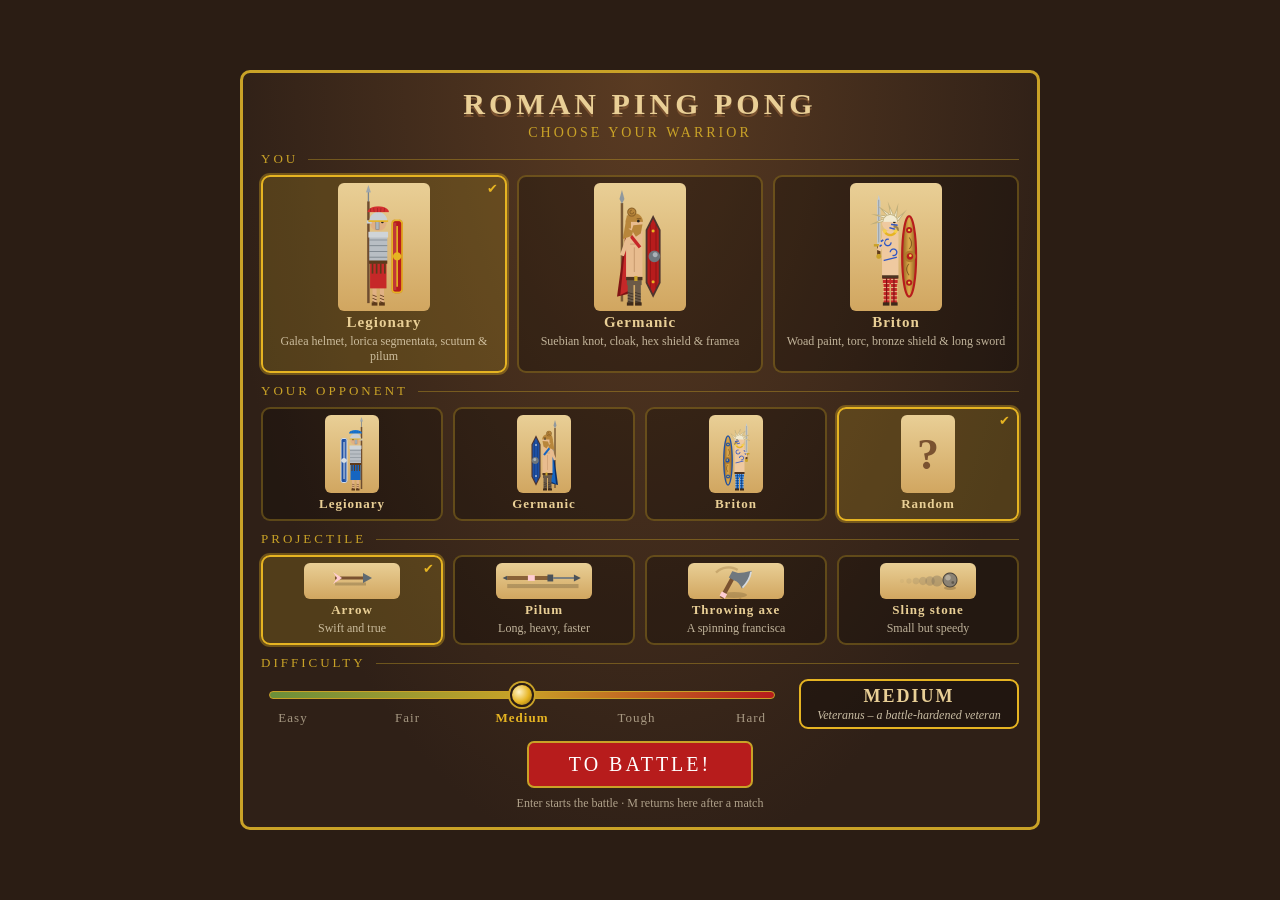
==== commit 166c47ee: "Add Easy-to-Hard difficulty slider to the game menu - Five levels (Easy, Fair, Medium, Tough, Hard) " ====
--- a/game.html
+++ b/game.html
@@ -60,6 +60,30 @@
   #p2Choices .cname, #projChoices .cname { font-size: 13px; }
   .random-box { display: flex; align-items: center; justify-content: center; font-size: 44px; font-weight: bold;
     color: #7a5230; border-radius: 6px; background: linear-gradient(#e9cf96, #d1a660); }
+  .mid .diffshow { display: block; margin-top: 3px; font-size: 11px; letter-spacing: 1px; color: #f3e6c8; opacity: 0.85;
+    border: 1px solid rgba(201,162,39,0.6); border-radius: 10px; padding: 0 8px; }
+
+  /* Difficulty slider */
+  .diff { display: flex; align-items: center; gap: 16px; }
+  .diff-slider { flex: 1; min-width: 0; padding: 0 8px; }
+  #diffRange { -webkit-appearance: none; appearance: none; width: 100%; height: 26px; background: transparent; margin: 0; cursor: pointer; display: block; }
+  #diffRange::-webkit-slider-runnable-track { height: 8px; border-radius: 4px; border: 1px solid #c9a227;
+    background: linear-gradient(90deg, #6a8f3a, #c9a227 50%, #b71c1c); }
+  #diffRange::-moz-range-track { height: 8px; border-radius: 4px; border: 1px solid #c9a227;
+    background: linear-gradient(90deg, #6a8f3a, #c9a227 50%, #b71c1c); }
+  #diffRange::-webkit-slider-thumb { -webkit-appearance: none; width: 24px; height: 24px; margin-top: -9px; border-radius: 50%;
+    background: radial-gradient(circle at 35% 35%, #fff3c4, #e6b422 55%, #8a6a12); border: 2px solid #2b1d14; box-shadow: 0 0 0 2px #c9a227; }
+  #diffRange::-moz-range-thumb { width: 20px; height: 20px; border-radius: 50%;
+    background: radial-gradient(circle at 35% 35%, #fff3c4, #e6b422 55%, #8a6a12); border: 2px solid #2b1d14; box-shadow: 0 0 0 2px #c9a227; }
+  #diffRange:focus-visible { outline: 2px dashed #e6b422; outline-offset: 3px; }
+  .ticks { display: flex; justify-content: space-between; margin: 2px -8px 0; }
+  .ticks button { background: none; border: 0; padding: 0; width: 64px; text-align: center; color: #f3e6c8; opacity: 0.6;
+    font-size: 13px; letter-spacing: 1px; }
+  .ticks button.on { opacity: 1; color: #e6b422; font-weight: bold; }
+  .diff-badge { flex: none; width: 200px; text-align: center; background: rgba(0,0,0,0.3); border: 2px solid #e6b422;
+    border-radius: 9px; padding: 4px 8px; display: flex; flex-direction: column; line-height: 1.25; }
+  .diff-badge .dname { font-size: 18px; font-weight: bold; color: #e9cf96; letter-spacing: 2px; text-transform: uppercase; }
+  .diff-badge .dlatin { font-size: 12px; font-style: italic; opacity: 0.8; }
   #startBtn { align-self: center; margin-top: 4px; background: #b71c1c; color: #fff; border: 2px solid #c9a227; border-radius: 7px;
     font-size: 20px; letter-spacing: 3px; text-transform: uppercase; padding: 10px 40px; transition: transform 0.12s, background 0.12s; }
   #startBtn:hover { transform: translateY(-2px); background: #d32f2f; }
@@ -82,6 +106,12 @@
     .choice .cblurb { font-size: 10.5px; }
     #p2Choices .cname { font-size: 11px; }
     #startBtn { font-size: 17px; padding: 9px 28px; }
+    .mid .diffshow { font-size: 9px; padding: 0 4px; }
+    .diff { gap: 8px; }
+    .diff-badge { width: 92px; padding: 3px 4px; }
+    .diff-badge .dname { font-size: 14px; letter-spacing: 1px; }
+    .diff-badge .dlatin { font-size: 10.5px; }
+    .ticks button { width: 46px; font-size: 10.5px; letter-spacing: 0; }
   }
 </style>
 </head>
@@ -91,7 +121,7 @@
     <div id="gamePanel" class="hidden">
       <div id="scoreboard">
         <div class="team red"><span class="name" id="pname">Legionary (You)</span><span class="score"><span id="ps">0</span><span class="numeral" id="psr">–</span></span></div>
-        <div class="mid">First to<br><span id="target">VII</span></div>
+        <div class="mid">First to<br><span id="target">VII</span><span class="diffshow" id="diffShow">Medium</span></div>
         <div class="team blue"><span class="score"><span id="as">0</span><span class="numeral" id="asr">–</span></span><span class="name" id="aname">Legionary (Computer)</span></div>
       </div>
       <canvas id="game" width="800" height="500"></canvas>
@@ -111,6 +141,14 @@
       <div class="choices four" id="p2Choices"></div>
       <div class="label">Projectile</div>
       <div class="choices four" id="projChoices"></div>
+      <div class="label">Difficulty</div>
+      <div class="diff">
+        <div class="diff-slider">
+          <input type="range" id="diffRange" min="1" max="5" step="1" value="3" aria-label="Difficulty from Easy to Hard" aria-describedby="diffName">
+          <div class="ticks" id="diffTicks"></div>
+        </div>
+        <div class="diff-badge" id="diffBadge"><span class="dname" id="diffName">Medium</span><span class="dlatin" id="diffLatin">Veteranus</span></div>
+      </div>
       <button id="startBtn" type="button">To battle!</button>
       <p class="menuhelp">Enter starts the battle · M returns here after a match</p>
     </div>
@@ -122,8 +160,21 @@
 const SHIELD_HEIGHT = 90;     // the shield is the "paddle" (hitbox)
 const SHIELD_WIDTH = 14;
 const PLAYER_SPEED = 7;       // keyboard speed of your warrior
-const AI_SPEED = 5;           // how fast the computer warrior moves (higher = harder)
-const MAX_SPEED = 15;         // projectiles never go faster than this
+
+// Difficulty levels for the computer opponent (chosen with the slider in the menu)
+//  aiSpeed:   how fast the computer moves (px per frame)
+//  reaction:  frames it waits before reacting when a shot comes its way (60 frames = 1 second)
+//  lookahead: 0 = chases where the projectile is now, 1 = predicts exactly where it will arrive (wall bounces included)
+//  aimError:  random aiming mistake per shot, up to this many px (the shield is 90px tall)
+//  attack:    chance per shot of deliberately using the shield edge to angle the return away from you
+//  speedMul / speedupMul / maxSpeed: how fast projectiles start, how much they speed up per block, and their top speed
+const DIFFICULTIES = [
+  { name: 'Easy',   latin: 'Tiro',         note: 'A sleepy recruit',       aiSpeed: 3.0, reaction: 22, lookahead: 0.0,  aimError: 60, speedMul: 0.85, speedupMul: 0.6,  maxSpeed: 11, attack: 0 },
+  { name: 'Fair',   latin: 'Miles',        note: 'An ordinary soldier',    aiSpeed: 3.6, reaction: 17, lookahead: 0.3,  aimError: 50, speedMul: 0.92, speedupMul: 0.8,  maxSpeed: 12.5, attack: 0 },
+  { name: 'Medium', latin: 'Veteranus',    note: 'A battle-hardened veteran', aiSpeed: 4.3, reaction: 13, lookahead: 0.6,  aimError: 42, speedMul: 1.0,  speedupMul: 1.0,  maxSpeed: 14, attack: 0.15 },
+  { name: 'Tough',  latin: 'Centurio',     note: 'A sharp-eyed centurion', aiSpeed: 5.4, reaction: 8,  lookahead: 0.85, aimError: 30, speedMul: 1.06, speedupMul: 1.15, maxSpeed: 15, attack: 0.35 },
+  { name: 'Hard',   latin: 'Primus Pilus', note: 'The legion\'s top centurion', aiSpeed: 7.5, reaction: 2,  lookahead: 1.0,  aimError: 12, speedMul: 1.12, speedupMul: 1.3,  maxSpeed: 16, attack: 0.8 },
+];
 
 const RED_TEAM  = { shield: '#b71c1c', trim: '#e6b422', tunic: '#c62828', dark: '#7f1414', crest: '#d32f2f', feather: '#ffcdd2', check: '#f7d9a0' };
 const BLUE_TEAM = { shield: '#1e4fa3', trim: '#d7dde2', tunic: '#1565c0', dark: '#0d2f66', crest: '#1976d2', feather: '#bbdefb', check: '#cfe3ff' };
@@ -162,6 +213,7 @@
 const W = canvas.width, H = canvas.height;
 const TOP_LIMIT = 44, BOTTOM_LIMIT = H - SHIELD_HEIGHT - 20; // room for heads, weapons and legs
 
+function clamp(v, min, max) { return Math.max(min, Math.min(max, v)); }
 const params = new URLSearchParams(location.search);
 const settings = loadSettings();
 const player = { x: 50, y: H / 2 - SHIELD_HEIGHT / 2, score: 0, flash: 0, team: RED_TEAM, facing: 1, kind: 'legionary' };
@@ -174,15 +226,22 @@
 const demo = params.get('demo') === '1';   // ?demo=1 lets the computer play for you too
 
 function loadSettings() {
-  let s = { p1: 'legionary', p2: 'random', proj: 'arrow' };
+  let s = { p1: 'legionary', p2: 'random', proj: 'arrow', diff: 3 };
   try { Object.assign(s, JSON.parse(localStorage.getItem('rpp-settings') || '{}')); } catch (e) {}
   const alias = { javelin: 'pilum', spear: 'pilum', francisca: 'axe', sling: 'stone', roman: 'legionary', german: 'germanic', celt: 'briton' };
   for (const k of ['p1', 'p2', 'proj']) if (params.get(k)) { const v = params.get(k).toLowerCase(); s[k] = alias[v] || v; }
   if (!CHARACTERS[s.p1]) s.p1 = 'legionary';
   if (!CHARACTERS[s.p2] && s.p2 !== 'random') s.p2 = 'random';
   if (!PROJECTILES[s.proj]) s.proj = 'arrow';
+  const d = (params.get('diff') || '').toLowerCase();
+  if (d) {
+    const byName = DIFFICULTIES.findIndex(x => x.name.toLowerCase() === d || x.latin.toLowerCase().replace(' ', '') === d.replace(/[\s_-]/g, ''));
+    s.diff = byName >= 0 ? byName + 1 : parseInt(d, 10);
+  }
+  s.diff = clamp(Math.round(Number(s.diff)) || 3, 1, DIFFICULTIES.length);
   return s;
 }
+function diffLevel() { return DIFFICULTIES[settings.diff - 1]; }
 function saveSettings() { try { localStorage.setItem('rpp-settings', JSON.stringify(settings)); } catch (e) {} }
 
 function roman(n) {
@@ -201,16 +260,17 @@
   document.getElementById('target').textContent = roman(WIN_SCORE);
   document.getElementById('pname').textContent = CHARACTERS[player.kind].short + (demo ? ' (Auto)' : ' (You)');
   document.getElementById('aname').textContent = CHARACTERS[ai.kind].short + ' (Computer)';
-}
-
-function clamp(v, min, max) { return Math.max(min, Math.min(max, v)); }
+  document.getElementById('diffShow').textContent = diffLevel().name;
+}
+
 
 function resetProjectile(direction) {
   const P = PROJECTILES[proj.kind];
   proj.x = W / 2; proj.y = H / 2; proj.trail = []; proj.spin = 0;
   const angle = (Math.random() * 0.5 - 0.25) * Math.PI;
-  proj.vx = direction * P.speed * Math.cos(angle);
-  proj.vy = P.speed * Math.sin(angle);
+  const speed = P.speed * diffLevel().speedMul;   // projectile speeds stay relative to each other
+  proj.vx = direction * speed * Math.cos(angle);
+  proj.vy = speed * Math.sin(angle);
   proj.colour = '#f3e6c8';
   serveTimer = 60;
 }
@@ -255,7 +315,8 @@
 
   // Where it hit the shield (-1 top, 0 middle, 1 bottom) sets the bounce angle
   const hit = clamp((hitY - (p.y + SHIELD_HEIGHT / 2)) / (SHIELD_HEIGHT / 2), -1, 1);
-  const speed = Math.min(MAX_SPEED, Math.hypot(proj.vx, proj.vy) * P.speedup);
+  const D = diffLevel();
+  const speed = Math.min(D.maxSpeed, Math.hypot(proj.vx, proj.vy) * (1 + (P.speedup - 1) * D.speedupMul));
   const angle = hit * Math.PI / 4;
   proj.vx = f * speed * Math.cos(angle);
   proj.vy = speed * Math.sin(angle);
@@ -270,19 +331,52 @@
   return true;
 }
 
-function aiFollow(p, speed) {
-  const centre = p.y + SHIELD_HEIGHT / 2;
-  if (centre < proj.y - 10) p.y += speed;
-  else if (centre > proj.y + 10) p.y -= speed;
+// Where the projectile will cross p's shield face, following wall bounces
+function predictY(p) {
+  const P = PROJECTILES[proj.kind];
+  const face = p.facing === 1 ? p.x + SHIELD_WIDTH : p.x;
+  const front = frontPoint(proj.x, proj.y);
+  if (proj.vx === 0) return proj.y;
+  const t = Math.max(0, (face - front.x) / proj.vx);
+  const edge = P.shape === 'round' ? P.r : 6, span = H - 2 * edge;
+  let y = (front.y + proj.vy * t - edge) % (2 * span);
+  if (y < 0) y += 2 * span;
+  return edge + (y > span ? 2 * span - y : y);
+}
+
+// Computer-controlled warrior: reacts late, predicts partly, aims imperfectly, moves at a limited speed
+function aiThink(p, D) {
+  const incoming = serveTimer === 0 && (p.facing === 1 ? proj.vx < 0 : proj.vx > 0);
+  if (incoming !== p.incoming) {
+    p.incoming = incoming;
+    p.react = D.reaction;
+    p.aim = (Math.random() * 2 - 1) * D.aimError;
+    // Sometimes aim to catch the shot near the shield's edge, to angle it away from the opponent
+    if (incoming && Math.random() < D.attack) {
+      const foe = p === ai ? player : ai;
+      p.aim = (foe.y + SHIELD_HEIGHT / 2 > H / 2 ? 1 : -1) * 28 + (Math.random() * 2 - 1) * D.aimError * 0.4;
+    }
+  }
+  if (p.react > 0) { p.react--; return; }            // still reacting
+  let target;
+  if (incoming) {
+    target = proj.y + (predictY(p) - proj.y) * D.lookahead + p.aim;
+  } else {
+    target = serveTimer > 0 ? proj.y : H / 2;           // drift back towards the middle
+  }
+  const centre = p.y + SHIELD_HEIGHT / 2, diff = target - centre;
+  const speed = incoming ? D.aiSpeed : D.aiSpeed * 0.5;
+  if (Math.abs(diff) > 4) p.y += clamp(diff, -speed, speed);
   p.y = clamp(p.y, TOP_LIMIT, BOTTOM_LIMIT);
 }
+let playerBrain = demo ? (p => aiThink(p, diffLevel())) : null;   // demo mode / tests
 
 function update() {
-  if (demo) aiFollow(player, AI_SPEED);
+  if (playerBrain) playerBrain(player);
   if (keys['w'] || keys['arrowup']) player.y -= PLAYER_SPEED;
   if (keys['s'] || keys['arrowdown']) player.y += PLAYER_SPEED;
   player.y = clamp(player.y, TOP_LIMIT, BOTTOM_LIMIT);
-  aiFollow(ai, AI_SPEED);
+  aiThink(ai, diffLevel());
 
   [player, ai].forEach(p => { if (p.flash > 0) p.flash--; });
   sparks.forEach(s => { s.x += s.vx; s.y += s.vy; s.vy += 0.2; s.life--; });
@@ -312,8 +406,9 @@
 function scored() {
   updateScoreboard();
   const fact = FACTS[Math.floor(Math.random() * FACTS.length)];
-  if (player.score >= WIN_SCORE) winner = { title: 'VICTORIA!', sub: 'Your ' + CHARACTERS[player.kind].name + ' triumphs', fact };
-  else if (ai.score >= WIN_SCORE) winner = { title: 'DEFEAT', sub: 'The computer\'s ' + CHARACTERS[ai.kind].name + ' wins', fact };
+  const lvl = ' on ' + diffLevel().name;
+  if (player.score >= WIN_SCORE) winner = { title: 'VICTORIA!', sub: 'Your ' + CHARACTERS[player.kind].name + ' triumphs' + lvl, fact };
+  else if (ai.score >= WIN_SCORE) winner = { title: 'DEFEAT', sub: 'The computer\'s ' + CHARACTERS[ai.kind].name + ' wins' + lvl, fact };
 }
 
 // ---------- Drawing helpers ----------
@@ -623,6 +718,9 @@
     ctx.fillStyle = 'rgba(43,29,20,0.75)';
     ctx.font = 'bold 26px Georgia, serif';
     ctx.fillText(CHARACTERS[player.kind].short.toUpperCase() + '  vs  ' + CHARACTERS[ai.kind].short.toUpperCase(), W / 2, 90);
+    const D = diffLevel();
+    ctx.font = 'italic 18px Georgia, serif';
+    ctx.fillText('Difficulty: ' + D.name + ' (' + D.latin + ')', W / 2, 118);
   }
 }
 
@@ -687,6 +785,13 @@
     b.insertAdjacentHTML('beforeend', `<span class="cname">${P.name}</span><span class="cblurb">${P.blurb}</span>`);
     pr.append(b);
   }
+  const range = document.getElementById('diffRange'), ticks = document.getElementById('diffTicks');
+  DIFFICULTIES.forEach((d, i) => {
+    const t = document.createElement('button'); t.type = 'button'; t.textContent = d.name; t.dataset.level = i + 1;
+    t.addEventListener('click', () => setDifficulty(i + 1));
+    ticks.append(t);
+  });
+  range.addEventListener('input', () => setDifficulty(range.value));
   document.getElementById('menu').addEventListener('click', e => {
     const b = e.target.closest('.choice');
     if (!b) return;
@@ -697,7 +802,20 @@
   refreshMenu();
 }
 
+function setDifficulty(level) {
+  settings.diff = clamp(Math.round(Number(level)) || 3, 1, DIFFICULTIES.length);
+  saveSettings();
+  refreshMenu();
+}
+
 function refreshMenu() {
+  const D = diffLevel();
+  document.getElementById('diffRange').value = settings.diff;
+  document.getElementById('diffRange').setAttribute('aria-valuetext', D.name);
+  document.getElementById('diffName').textContent = D.name;
+  document.getElementById('diffLatin').textContent = D.latin + ' – ' + D.note.toLowerCase();
+  document.getElementById('diffBadge').title = D.note;
+  document.querySelectorAll('#diffTicks button').forEach(t => t.classList.toggle('on', +t.dataset.level === settings.diff));
   document.querySelectorAll('.choice').forEach(b => {
     b.classList.toggle('selected', settings[b.dataset.group] === b.dataset.value);
     b.setAttribute('aria-pressed', settings[b.dataset.group] === b.dataset.value);
